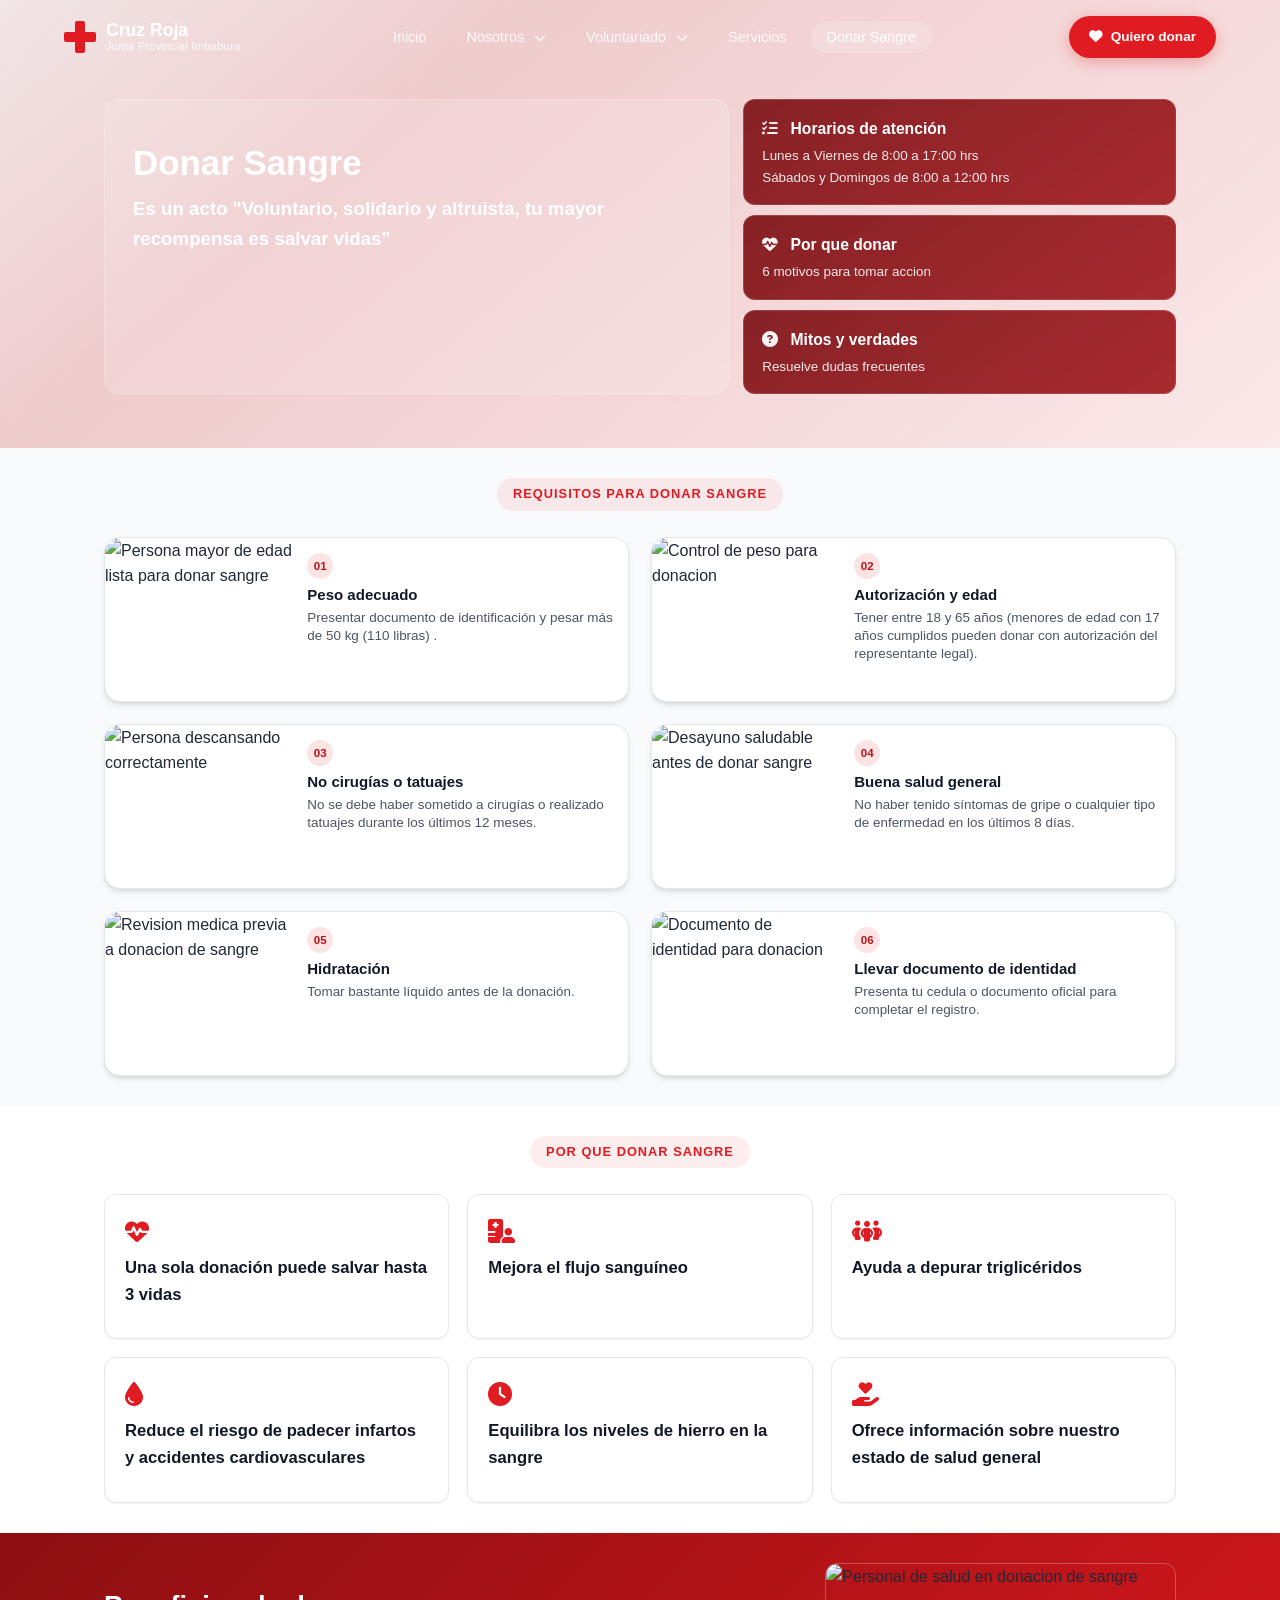
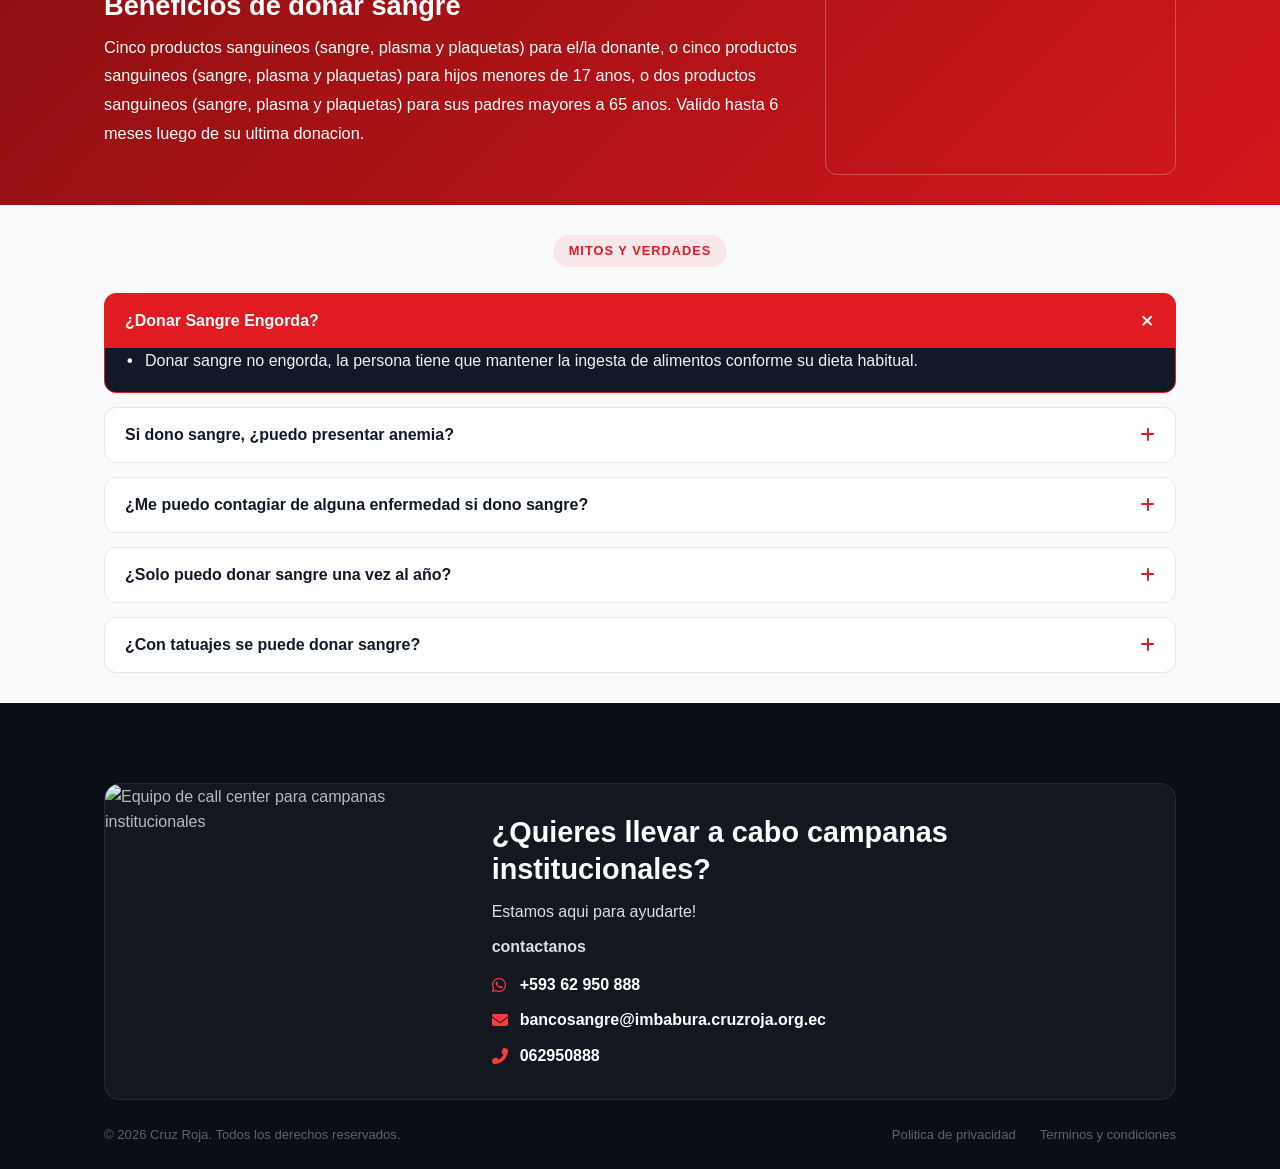
==== donar-sangre.html @ efe1082a "Add files via upload" ====
﻿<!DOCTYPE html>
<html lang="es">

<head>
    <meta charset="UTF-8">
    <meta name="viewport" content="width=device-width, initial-scale=1.0">
    <meta name="description" content="Informacion sobre donacion de sangre: requisitos, motivos, beneficios y preguntas frecuentes.">
    <title>Donar Sangre | Cruz Roja Imbabura</title>
    <link rel="stylesheet" href="styles.css">
    <link rel="stylesheet" href="https://cdnjs.cloudflare.com/ajax/libs/font-awesome/6.5.1/css/all.min.css">
</head>

<body>
    <nav id="bloodNavbar" class="navbar blood-navbar">
        <div class="nav-container">
            <a href="index.html" class="nav-logo">
                <div class="logo-cross">
                    <div class="logo-cross-v"></div>
                    <div class="logo-cross-h"></div>
                </div>
                <span class="nav-logo-text">
                    <span class="nav-logo-title">Cruz Roja</span>
                    <span class="nav-logo-subtitle">Junta Provincial Imbabura</span>
                </span>
            </a>
            <ul class="nav-links" id="bloodNavLinks">
                <li><a href="index.html" class="nav-link">Inicio</a></li>
                 <li class="nav-item-has-submenu">
                    <a href="index.html#nosotros" class="nav-link">Nosotros <i class="fas fa-chevron-down nav-caret" aria-hidden="true"></i></a>
                    <ul class="submenu">
                        <li class="nav-item-has-submenu">
                            <a href="conocenos.html" class="nav-link submenu-link">Conócenos <i class="fas fa-chevron-right nav-caret" aria-hidden="true"></i></a>
                            <ul class="submenu submenu-nested">
                                <li><a href="conocenos.html#historia-mision-vision" class="nav-link submenu-link">Historia, Misión y Visión</a></li>
                                <li><a href="conocenos.html#principios-fundamentales" class="nav-link submenu-link">Principios Fundamentales</a></li>
                                <li><a href="conocenos.html#repositorio-digital" class="nav-link submenu-link">Repositorio Digital</a></li>
                            </ul>
                        </li>
                        <li class="nav-item-has-submenu">
                            <a href="#" class="nav-link submenu-link">Autoridades <i class="fas fa-chevron-right nav-caret" aria-hidden="true"></i></a>
                            <ul class="submenu submenu-nested">
                                <li><a href="elecciones-cantonales.html" class="nav-link submenu-link">Elecciones Cantonales</a></li>
                            </ul>
                        </li>
                    </ul>
                </li>
                <li class="nav-item-has-submenu">
                    <a href="voluntariado.html" class="nav-link">Voluntariado <i class="fas fa-chevron-down nav-caret" aria-hidden="true"></i></a>
                    <ul class="submenu">
                        <li class="nav-item-has-submenu">
                            <a href="programas-operativos.html" class="nav-link submenu-link">Programas Misionales <i class="fas fa-chevron-right nav-caret" aria-hidden="true"></i></a>
                            <ul class="submenu submenu-nested">
                                <li><a href="programas-operativos.html#gestion-riesgo" class="nav-link submenu-link">Gestión del Riesgo de Desastres</a></li>
                                <li><a href="programas-operativos.html#salud-comunitaria" class="nav-link submenu-link">Salud Comunitaria</a></li>
                                <li><a href="programas-operativos.html#principios-valores" class="nav-link submenu-link">Principios Fundamentales y Valores Humanitarios</a></li>
                                <li><a href="programas-operativos.html#juventud" class="nav-link submenu-link">Juventud</a></li>
                            </ul>
                        </li>
                    </ul>
                </li>
                <li><a href="servicios-salud.html" class="nav-link">Servicios</a></li>
                
                <li><a href="donar-sangre.html" class="nav-link active">Donar Sangre</a></li>
                   
            </ul>
            <div class="nav-actions">
                <a href="#requisitos" class="btn btn-donate">
                    <i class="fas fa-heart"></i> Quiero donar
                </a>
                <button class="nav-toggle" id="bloodNavToggle" aria-label="Abrir menu">
                    <span></span>
                    <span></span>
                    <span></span>
                </button>
            </div>
        </div>
    </nav>

    <section class="health-hero blood-hero">
        <div class="container">
            <div class="health-cdc-banner blood-cdc-banner">
                <article class="health-cdc-main blood-cdc-main">
                    <h1>Donar Sangre </h1>
                    <h3>Es un acto "Voluntario, solidario y altruista, tu mayor recompensa es salvar vidas"</h3>
                </article>
                <aside class="health-cdc-side ">
                    <a href="#" class="health-cdc-mini">
                        <h3><i class="fas fa-list-check"></i> Horarios de atención</h3>
                        <p>Lunes a Viernes de 8:00 a 17:00 hrs</p>
                        <p>Sábados y Domingos de 8:00 a 12:00 hrs</p>
                    </a>
                    <a href="#porque-donar" class="health-cdc-mini">
                        <h3><i class="fas fa-heart-pulse"></i> Por que donar</h3>
                        <p>6 motivos para tomar accion</p>
                    </a>
                    <a href="#mitos-verdades" class="health-cdc-mini">
                        <h3><i class="fas fa-circle-question"></i> Mitos y verdades</h3>
                        <p>Resuelve dudas frecuentes</p>
                    </a>
                </aside>
            </div>
        </div>
    </section>

    <section id="requisitos" class="section blood-section">
        <div class="container">
            <div class="section-header">
                <span class="section-tag">Requisitos para donar sangre</span>
            </div>
            <div class="blood-grid blood-requirements-grid">
                <article class="blood-card blood-requirement-card">
                    <img src="https://images.unsplash.com/photo-1584515933487-779824d29309?auto=format&fit=crop&w=1200&q=80" alt="Persona mayor de edad lista para donar sangre">
                    <div class="blood-card-content">
                        <span class="blood-card-step">01</span>
                        <h3>Peso adecuado</h3>
                        <p>Presentar documento de identificación y pesar más de 50 kg (110 libras) .</p>
                    </div>
                </article>
                <article class="blood-card blood-requirement-card">
                    <img src="https://images.unsplash.com/photo-1530026186672-2cd00ffc50fe?auto=format&fit=crop&w=1200&q=80" alt="Control de peso para donacion">
                    <div class="blood-card-content">
                        <span class="blood-card-step">02</span>
                        <h3>Autorización y edad</h3>
                        <p>Tener entre 18 y 65 años (menores de edad con 17 años cumplidos pueden donar con autorización del representante legal).</p>
                    </div>
                </article>
                <article class="blood-card blood-requirement-card">
                    <img src="https://images.unsplash.com/photo-1576091160550-2173dba999ef?auto=format&fit=crop&w=1200&q=80" alt="Persona descansando correctamente">
                    <div class="blood-card-content">
                        <span class="blood-card-step">03</span>
                        <h3>No cirugías o tatuajes</h3>
                        <p>No se debe haber sometido a cirugías o realizado tatuajes durante los últimos 12 meses.</p>
                    </div>
                </article>
                <article class="blood-card blood-requirement-card">
                    <img src="https://images.unsplash.com/photo-1551884170-09fb70a3a2ed?auto=format&fit=crop&w=1200&q=80" alt="Desayuno saludable antes de donar sangre">
                    <div class="blood-card-content">
                        <span class="blood-card-step">04</span>
                        <h3>Buena salud general</h3>
                        <p>No haber tenido síntomas de gripe o cualquier tipo de enfermedad en los últimos 8 días.</p>
                    </div>
                </article>
                <article class="blood-card blood-requirement-card">
                    <img src="https://images.unsplash.com/photo-1666214280557-f1b5022eb634?auto=format&fit=crop&w=1200&q=80" alt="Revision medica previa a donacion de sangre">
                    <div class="blood-card-content">
                        <span class="blood-card-step">05</span>
                        <h3>Hidratación</h3>
                        <p>Tomar bastante líquido antes de la donación.</p>
                    </div>
                </article>
                <article class="blood-card blood-requirement-card">
                    <img src="https://images.unsplash.com/photo-1582750433449-648ed127bb54?auto=format&fit=crop&w=1200&q=80" alt="Documento de identidad para donacion">
                    <div class="blood-card-content">
                        <span class="blood-card-step">06</span>
                        <h3>Llevar documento de identidad</h3>
                        <p>Presenta tu cedula o documento oficial para completar el registro.</p>
                    </div>
                </article>
            </div>
        </div>
    </section>

    <section id="porque-donar" class="section blood-section blood-section-alt">
        <div class="container">
            <div class="section-header">
                <span class="section-tag">Por que donar sangre</span>
            </div>
            <div class="blood-grid blood-grid-reasons">
                <article class="blood-reason">
                    <i class="fas fa-heart-pulse" aria-hidden="true"></i>
                    <h3>Una sola donación puede salvar hasta 3 vidas</h3>
                </article>
                <article class="blood-reason">
                    <i class="fas fa-hospital-user" aria-hidden="true"></i>
                    <h3>Mejora el flujo sanguíneo</h3>
                   </article>
                <article class="blood-reason">
                    <i class="fas fa-people-group" aria-hidden="true"></i>
                    <h3>Ayuda a depurar triglicéridos</h3>
                       </article>
                <article class="blood-reason">
                    <i class="fas fa-droplet" aria-hidden="true"></i>
                    <h3>Reduce el riesgo de padecer infartos y accidentes cardiovasculares</h3>
                    
                </article>
                <article class="blood-reason">
                    <i class="fas fa-clock" aria-hidden="true"></i>
                    <h3>Equilibra los niveles de hierro en la sangre</h3>
                </article>
                <article class="blood-reason">
                    <i class="fas fa-hand-holding-heart" aria-hidden="true"></i>
                    <h3>Ofrece información sobre nuestro estado de salud general</h3>
                       </article>
            </div>
        </div>
    </section>

    <section id="beneficios" class="blood-benefits">
        <div class="container">
            <div class="blood-benefits-layout">
                <div class="blood-benefits-text">
                    <h3>Beneficios de donar sangre</h3>
                    <p>Cinco productos sanguineos (sangre, plasma y plaquetas) para el/la donante, o cinco productos sanguineos (sangre, plasma y plaquetas) para hijos menores de 17 anos, o dos productos sanguineos (sangre, plasma y plaquetas) para sus padres mayores a 65 anos. Valido hasta 6 meses luego de su ultima donacion.</p>
                </div>
                <div class="blood-benefits-image">
                    <img src="https://images.unsplash.com/photo-1615461066841-6116e61058f4?auto=format&fit=crop&w=1200&q=80" alt="Personal de salud en donacion de sangre">
                </div>
            </div>
        </div>
    </section>

    <section id="mitos-verdades" class="section blood-section">
        <div class="container">
            <div class="section-header">
                <span class="section-tag">Mitos y verdades</span>
            </div>
            <div class="blood-faq">
                <article class="blood-faq-item open">
                    <button class="blood-faq-question" type="button" aria-expanded="true">
                        <span>¿Donar Sangre Engorda?</span>
                        <i class="fas fa-plus"></i>
                    </button>
                    <div class="blood-faq-answer">
                        <p>Donar sangre no engorda, la persona tiene que mantener la ingesta de alimentos conforme su dieta habitual. </p>
                    </div>
                </article>
                <article class="blood-faq-item">
                    <button class="blood-faq-question" type="button" aria-expanded="false">
                        <span>Si dono sangre, ¿puedo presentar anemia?</span>
                        <i class="fas fa-plus"></i>
                    </button>
                    <div class="blood-faq-answer">
                        <p>No, la anemia no se presenta por donar sangre debido a que el organismo se encarga de producir las células y remplazar las células donadas.</p>
                    </div>
                </article>
                <article class="blood-faq-item">
                    <button class="blood-faq-question" type="button" aria-expanded="false">
                        <span>¿Me puedo contagiar de alguna enfermedad si dono sangre?</span>
                        <i class="fas fa-plus"></i>
                    </button>
                    <div class="blood-faq-answer">
                        <p>No, el material que se utiliza es nuevo, estéril y se descarta después del uso.</p>
                    </div>
                </article>
                <article class="blood-faq-item">
                    <button class="blood-faq-question" type="button" aria-expanded="false">
                        <span>¿Solo puedo donar sangre una vez al año?</span>
                        <i class="fas fa-plus"></i>
                    </button>
                    <div class="blood-faq-answer">
                        <p>Se puede donar más de una vez al año. Las mujeres pueden donar cada cuatro meses y los hombres cada tres meses.</p>
                    </div>
                </article>
                <article class="blood-faq-item">
                    <button class="blood-faq-question" type="button" aria-expanded="false">
                        <span>¿Con tatuajes se puede donar sangre?</span>
                        <i class="fas fa-plus"></i>
                    </button>
                    <div class="blood-faq-answer">
                        <p>Se puede donar sangre después que hayan pasado 6 meses desde la aplicación del tatuaje. Lo mismo ocurre con los piercing.</p>
                    </div>
                </article>
            </div>
        </div>
    </section>

    <footer id="footer-campanas" class="footer">
        <div class="container">
            <div class="blood-footer-cta">
                <figure class="blood-footer-callcenter">
                    <img src="https://images.unsplash.com/photo-1590650153855-d9e808231d41?auto=format&fit=crop&w=1200&q=80" alt="Equipo de call center para campanas institucionales">
                </figure>
                <div class="blood-footer-content">
                    <h3>¿Quieres llevar a cabo campanas institucionales?</h3>
                    <p>Estamos aqui para ayudarte!</p>
                    <p><strong>contactanos</strong></p>
                    <ul class="blood-footer-contact-list">
                        <li>
                            <i class="fab fa-whatsapp" aria-hidden="true"></i>
                            <a href="https://wa.me/59362950888" target="_blank" rel="noopener noreferrer">+593 62 950 888</a>
                        </li>
                        <li>
                            <i class="fas fa-envelope" aria-hidden="true"></i>
                            <a href="mailto:bancosangre@imbabura.cruzroja.org.ec">bancosangre@imbabura.cruzroja.org.ec</a>
                        </li>
                        <li>
                            <i class="fas fa-phone-alt" aria-hidden="true"></i>
                            <a href="tel:+59362950888">062950888</a>
                        </li>
                    </ul>
                </div>
            </div>
            <div class="footer-bottom">
                <p>&copy; 2026 Cruz Roja. Todos los derechos reservados.</p>
                <div class="footer-bottom-links">
                    <a href="#">Politica de privacidad</a>
                    <a href="#">Terminos y condiciones</a>
                </div>
            </div>
        </div>
    </footer>

    <script>
        (function () {
            const navbar = document.getElementById('bloodNavbar');
            if (!navbar) return;

            const updateNavbarState = () => {
                if (window.scrollY > 80) {
                    navbar.classList.add('scrolled');
                } else {
                    navbar.classList.remove('scrolled');
                }
            };

            window.addEventListener('scroll', updateNavbarState, { passive: true });
            updateNavbarState();
        })();

        (function () {
            const navToggle = document.getElementById('bloodNavToggle');
            const navLinks = document.getElementById('bloodNavLinks');
            if (!navToggle || !navLinks) return;

            navToggle.addEventListener('click', () => {
                navToggle.classList.toggle('active');
                navLinks.classList.toggle('open');
                document.body.style.overflow = navLinks.classList.contains('open') ? 'hidden' : '';
            });

            navLinks.querySelectorAll('a').forEach((link) => {
                link.addEventListener('click', () => {
                    navToggle.classList.remove('active');
                    navLinks.classList.remove('open');
                    document.body.style.overflow = '';
                });
            });
        })();

        (function () {
            const items = document.querySelectorAll('.blood-faq-item');
            const setAnswerHeight = (item, shouldOpen) => {
                const answer = item.querySelector('.blood-faq-answer');
                if (!answer) return;
                answer.style.maxHeight = shouldOpen ? `${answer.scrollHeight}px` : '0px';
            };

            items.forEach((item) => {
                const button = item.querySelector('.blood-faq-question');
                if (!button) return;

                setAnswerHeight(item, item.classList.contains('open'));

                button.addEventListener('click', () => {
                    const isOpen = item.classList.contains('open');
                    items.forEach((faq) => {
                        faq.classList.remove('open');
                        const faqButton = faq.querySelector('.blood-faq-question');
                        if (faqButton) faqButton.setAttribute('aria-expanded', 'false');
                        setAnswerHeight(faq, false);
                    });

                    if (!isOpen) {
                        item.classList.add('open');
                        button.setAttribute('aria-expanded', 'true');
                        setAnswerHeight(item, true);
                    }
                });
            });

            window.addEventListener('resize', () => {
                items.forEach((item) => {
                    setAnswerHeight(item, item.classList.contains('open'));
                });
            });
        })();
    </script>
</body>

</html>
---- styles.css ----
﻿/* ===== VARIABLES & RESET ===== */
:root {
    --red-primary: #E11B22;
    --red-dark: #B71518;
    --red-darker: #8C0F11;
    --red-light: #FF3B42;
    --red-glow: rgba(225, 27, 34, 0.3);

    --white: #FFFFFF;
    --gray-50: #F9FAFB;
    --gray-100: #F3F4F6;
    --gray-200: #E5E7EB;
    --gray-300: #D1D5DB;
    --gray-400: #9CA3AF;
    --gray-500: #6B7280;
    --gray-600: #4B5563;
    --gray-700: #374151;
    --gray-800: #1F2937;
    --gray-900: #111827;
    --gray-950: #0A0E17;

    --font-primary: 'Inter', -apple-system, BlinkMacSystemFont, sans-serif;
    --font-display: 'Playfair Display', Georgia, serif;

    --shadow-sm: 0 1px 2px rgba(0, 0, 0, 0.05);
    --shadow-md: 0 4px 6px -1px rgba(0, 0, 0, 0.1), 0 2px 4px -2px rgba(0, 0, 0, 0.1);
    --shadow-lg: 0 10px 15px -3px rgba(0, 0, 0, 0.1), 0 4px 6px -4px rgba(0, 0, 0, 0.1);
    --shadow-xl: 0 20px 25px -5px rgba(0, 0, 0, 0.1), 0 8px 10px -6px rgba(0, 0, 0, 0.1);
    --shadow-2xl: 0 25px 50px -12px rgba(0, 0, 0, 0.25);
    --shadow-red: 0 10px 40px -10px rgba(225, 27, 34, 0.4);

    --radius-sm: 8px;
    --radius-md: 12px;
    --radius-lg: 16px;
    --radius-xl: 24px;
    --radius-full: 9999px;

    --transition-fast: 0.15s ease;
    --transition-base: 0.3s ease;
    --transition-slow: 0.5s ease;
    --transition-spring: 0.4s cubic-bezier(0.34, 1.56, 0.64, 1);
}

*,
*::before,
*::after {
    margin: 0;
    padding: 0;
    box-sizing: border-box;
}

html {
    scroll-behavior: smooth;
    font-size: 16px;
}

body {
    font-family: var(--font-primary);
    color: var(--gray-800);
    background-color: var(--white);
    line-height: 1.6;
    overflow-x: hidden;
    -webkit-font-smoothing: antialiased;
    -moz-osx-font-smoothing: grayscale;
}

a {
    text-decoration: none;
    color: inherit;
    transition: color var(--transition-fast);
}

ul {
    list-style: none;
}

img {
    max-width: 100%;
    height: auto;
    display: block;
}

button {
    cursor: pointer;
    border: none;
    outline: none;
    font-family: inherit;
}

input,
textarea,
select {
    font-family: inherit;
    outline: none;
}

/* ===== LOADER ===== */
.loader {
    position: fixed;
    top: 0;
    left: 0;
    width: 100%;
    height: 100%;
    background: var(--gray-950);
    display: flex;
    align-items: center;
    justify-content: center;
    z-index: 10000;
    transition: opacity 0.6s ease, visibility 0.6s ease;
}

.loader.hidden {
    opacity: 0;
    visibility: hidden;
}

.loader-content {
    text-align: center;
}

.loader-cross {
    position: relative;
    width: 60px;
    height: 60px;
    margin: 0 auto 20px;
    animation: pulse-cross 1.2s ease-in-out infinite;
}

.cross-vertical,
.cross-horizontal {
    position: absolute;
    background: var(--red-primary);
    border-radius: 4px;
}

.cross-vertical {
    width: 16px;
    height: 60px;
    left: 50%;
    transform: translateX(-50%);
}

.cross-horizontal {
    width: 60px;
    height: 16px;
    top: 50%;
    transform: translateY(-50%);
}

.loader-text {
    font-size: 1.25rem;
    font-weight: 600;
    color: var(--white);
    letter-spacing: 4px;
    text-transform: uppercase;
    opacity: 0.8;
}

@keyframes pulse-cross {

    0%,
    100% {
        transform: scale(1);
        opacity: 1;
    }

    50% {
        transform: scale(1.15);
        opacity: 0.7;
    }
}

/* ===== LAYOUT ===== */
.container {
    max-width: 1200px;
    margin: 0 auto;
    padding: 0 64px;
}

.section {
    padding: 30px 0;
}

/* ===== NAVBAR ===== */
.navbar {
    position: fixed;
    top: 0;
    left: 0;
    width: 100%;
    z-index: 1000;
    padding: 16px 0;
    transition: all var(--transition-base);
}

.navbar.scrolled {
    background: rgba(255, 255, 255, 0.95);
    backdrop-filter: blur(20px);
    -webkit-backdrop-filter: blur(20px);
    padding: 10px 0;
    box-shadow: 0 1px 20px rgba(0, 0, 0, 0.08);
}

.nav-container {
    max-width: 1200px;
    margin: 0 auto;
    padding: 0 24px;
    display: flex;
    align-items: center;
    justify-content: space-between;
}

.nav-logo {
    display: flex;
    align-items: center;
    gap: 10px;
    color: var(--white);
    transition: color var(--transition-base);
}

.navbar.scrolled .nav-logo {
    color: var(--gray-900);
}

.nav-logo-text {
    display: flex;
    flex-direction: column;
    line-height: 1.1;
}

.nav-logo-title {
    font-size: 1.1rem;
    font-weight: 800;
}

.nav-logo-subtitle {
    font-size: 0.7rem;
    font-weight: 500;
    letter-spacing: 0.2px;
    opacity: 0.9;
}

.logo-cross {
    position: relative;
    width: 32px;
    height: 32px;
    flex-shrink: 0;
}

.logo-cross-v,
.logo-cross-h {
    position: absolute;
    background: var(--red-primary);
    border-radius: 2px;
}

.logo-cross-v {
    width: 10px;
    height: 32px;
    left: 50%;
    transform: translateX(-50%);
}

.logo-cross-h {
    width: 32px;
    height: 10px;
    top: 50%;
    transform: translateY(-50%);
}

.nav-links {
    display: flex;
    gap: 8px;
}

.nav-link {
    padding: 8px 16px;
    font-size: 0.9rem;
    font-weight: 500;
    color: rgba(255, 255, 255, 0.85);
    border-radius: var(--radius-full);
    transition: all var(--transition-fast);
}

.nav-link:hover,
.nav-link.active {
    color: var(--white);
    background: rgba(255, 255, 255, 0.15);
}

.navbar.scrolled .nav-link {
    color: var(--gray-600);
}

.navbar.scrolled .nav-link:hover,
.navbar.scrolled .nav-link.active {
    color: var(--red-primary);
    background: rgba(225, 27, 34, 0.08);
}

.nav-links > li {
    position: relative;
}

.nav-caret {
    font-size: 0.72rem;
    margin-left: 6px;
}

.submenu {
    position: absolute;
    top: calc(100% + 6px);
    left: 0;
    min-width: 320px;
    background: rgba(13, 18, 31, 0.98);
    border: 1px solid rgba(255, 255, 255, 0.14);
    border-radius: 12px;
    padding: 8px;
    display: flex;
    flex-direction: column;
    gap: 4px;
    box-shadow: 0 14px 28px rgba(10, 14, 23, 0.25);
    opacity: 0;
    visibility: hidden;
    transform: translateY(6px);
    transition: opacity var(--transition-fast), transform var(--transition-fast), visibility var(--transition-fast);
    z-index: 1005;
}

.submenu .submenu {
    top: 0;
    left: calc(100% + 8px);
}

.submenu .nav-item-has-submenu {
    position: relative;
}

.nav-item-has-submenu:hover > .submenu,
.nav-item-has-submenu:focus-within > .submenu {
    opacity: 1;
    visibility: visible;
    transform: translateY(0);
}

.submenu .nav-link {
    width: 100%;
    display: flex;
    align-items: center;
    justify-content: space-between;
    border-radius: 8px;
    padding: 10px 12px;
    color: rgba(255, 255, 255, 0.92);
}

.navbar.scrolled .submenu {
    background: #ffffff;
    border-color: rgba(17, 24, 39, 0.12);
    box-shadow: 0 14px 30px rgba(17, 24, 39, 0.12);
}

.navbar.scrolled .submenu .nav-link {
    color: #1f2937;
}

.navbar.scrolled .submenu .nav-link:hover,
.navbar.scrolled .submenu .nav-link.active {
    color: var(--red-primary);
    background: rgba(225, 27, 34, 0.08);
}

.nav-actions {
    display: flex;
    align-items: center;
    gap: 12px;
}

.nav-toggle {
    display: none;
    flex-direction: column;
    gap: 5px;
    background: none;
    padding: 4px;
}

.nav-toggle span {
    display: block;
    width: 24px;
    height: 2px;
    background: var(--white);
    border-radius: 2px;
    transition: all var(--transition-base);
}

.navbar.scrolled .nav-toggle span {
    background: var(--gray-800);
}

.nav-toggle.active span:nth-child(1) {
    transform: rotate(45deg) translate(5px, 5px);
}

.nav-toggle.active span:nth-child(2) {
    opacity: 0;
}

.nav-toggle.active span:nth-child(3) {
    transform: rotate(-45deg) translate(5px, -5px);
}

/* ===== BUTTONS ===== */
.btn {
    display: inline-flex;
    align-items: center;
    gap: 8px;
    padding: 12px 24px;
    font-size: 0.9rem;
    font-weight: 600;
    border-radius: var(--radius-full);
    transition: all var(--transition-base);
    cursor: pointer;
    border: none;
    text-align: center;
    justify-content: center;
}

.btn-primary {
    background: var(--red-primary);
    color: var(--white);
    box-shadow: var(--shadow-red);
}

.btn-primary:hover {
    background: var(--red-dark);
    transform: translateY(-2px);
    box-shadow: 0 14px 44px -10px rgba(225, 27, 34, 0.5);
}

.btn-outline {
    background: transparent;
    color: var(--white);
    border: 2px solid rgba(255, 255, 255, 0.4);
}

.btn-outline:hover {
    background: rgba(255, 255, 255, 0.1);
    border-color: rgba(255, 255, 255, 0.7);
    transform: translateY(-2px);
}

.btn-donate {
    background: var(--red-primary);
    color: var(--white);
    padding: 10px 20px;
    font-size: 0.85rem;
    box-shadow: 0 4px 15px rgba(225, 27, 34, 0.3);
}

.btn-donate:hover {
    background: var(--red-dark);
    transform: translateY(-2px);
    box-shadow: 0 8px 25px rgba(225, 27, 34, 0.4);
}

.btn-lg {
    padding: 16px 24px;
    font-size: 1rem;
}

.btn-block {
    width: 100%;
}

.btn-donate-lg {
    display: inline-flex;
    align-items: center;
    gap: 10px;
    padding: 18px 40px;
    font-size: 1.1rem;
    font-weight: 700;
    background: var(--white);
    color: var(--red-primary);
    border-radius: var(--radius-full);
    border: none;
    cursor: pointer;
    transition: all var(--transition-base);
    box-shadow: 0 8px 30px rgba(0, 0, 0, 0.2);
}

.btn-donate-lg:hover {
    transform: translateY(-3px) scale(1.02);
    box-shadow: 0 12px 40px rgba(0, 0, 0, 0.3);
}

/* ===== HERO ===== */
.hero {
    position: relative;
    min-height: 100vh;
    display: flex;
    align-items: center;
    justify-content: center;
    overflow: hidden;
    padding-top: 20px;
}

.hero-bg {
    position: absolute;
    inset: 0;
    background: linear-gradient(135deg, var(--gray-950) 0%, #1a0507 40%, var(--red-darker) 100%);
}

.hero-gradient {
    position: absolute;
    inset: 0;
    background:
        radial-gradient(ellipse 80% 50% at 50% 50%, rgba(225, 27, 34, 0.15) 0%, transparent 70%),
        radial-gradient(ellipse 40% 40% at 80% 20%, rgba(225, 27, 34, 0.1) 0%, transparent 60%);
}

.hero-particles {
    position: absolute;
    inset: 0;
    overflow: hidden;
}

.hero-particle {
    position: absolute;
    border-radius: 50%;
    background: rgba(225, 27, 34, 0.3);
    animation: float-particle linear infinite;
}

@keyframes float-particle {
    0% {
        transform: translateY(100vh) scale(0);
        opacity: 0;
    }

    10% {
        opacity: 1;
    }

    90% {
        opacity: 1;
    }

    100% {
        transform: translateY(-100px) scale(1);
        opacity: 0;
    }
}

.hero-content {
    position: relative;
    z-index: 2;
    text-align: center;
    padding: 0 24px;
    max-width: 800px;
}

.hero-badge {
    display: inline-flex;
    align-items: center;
    gap: 8px;
    padding: 8px 20px;
    background: rgba(225, 27, 34, 0.15);
    border: 1px solid rgba(225, 27, 34, 0.3);
    border-radius: var(--radius-full);
    color: rgba(255, 255, 255, 0.9);
    font-size: 0.85rem;
    font-weight: 500;
    margin-bottom: 28px;
    animation: fade-in-up 0.8s ease both;
}

.hero-badge i {
    color: var(--red-light);
    font-size: 0.9rem;
}

.hero-title {
    font-family: var(--font-display);
    font-size: clamp(2.8rem, 6vw, 4rem);
    font-weight: 800;
    color: var(--white);
    line-height: 1.1;
    margin-bottom: 10px;
    animation: fade-in-up 0.8s ease 0.15s both;
}

.highlight {
    color: var(--red-light);
}

.hero-subtitle {
    font-size: clamp(1rem, 1.5vw, 1rem);
    color: rgba(255, 255, 255, 0.7);
    line-height: 1.7;
    max-width: 600px;
    margin: 0 auto 36px;
    animation: fade-in-up 0.8s ease 0.3s both;
}

.hero-buttons {
    display: flex;
    gap: 16px;
    justify-content: center;
    flex-wrap: wrap;
    margin-bottom: 40px;
    animation: fade-in-up 0.8s ease 0.45s both;
}

.hero-stats {
    display: flex;
    justify-content: center;
    gap: 48px;
    animation: fade-in-up 0.8s ease 0.6s both;
    flex-wrap: wrap;
}

.stat-item {
    flex: 1 1 200px;
    min-width: 150px;
    text-align: center;
}

.stat-number {
    display: inline;
    font-size: 2.5rem;
    font-weight: 800;
    color: var(--white);
    line-height: 1;
}

.stat-suffix {
    font-size: 1.5rem;
    font-weight: 700;
    color: var(--red-light);
}

.stat-label {
    display: block;
    font-size: 0.85rem;
    color: rgba(255, 255, 255, 0.5);
    margin-top: 4px;
    font-weight: 500;
}

@keyframes fade-in-up {
    from {
        opacity: 0;
        transform: translateY(30px);
    }

    to {
        opacity: 1;
        transform: translateY(0);
    }
}

/* Scroll Indicator */
.scroll-indicator {
    position: absolute;
    bottom: 5px;
    left: 50%;
    transform: translateX(-50%);
    display: flex;
    flex-direction: column;
    align-items: center;
    gap: 8px;
    color: rgba(255, 255, 255, 0.4);
    font-size: 0.75rem;
    font-weight: 500;
    animation: float-bounce 2s ease-in-out infinite;
}

.mouse {
    width: 24px;
    height: 38px;
    border: 2px solid rgba(255, 255, 255, 0.3);
    border-radius: 12px;
    display: flex;
    justify-content: center;
    padding-top: 6px;
}

.wheel {
    width: 3px;
    height: 8px;
    background: rgba(255, 255, 255, 0.5);
    border-radius: 2px;
    animation: scroll-wheel 1.5s ease-in-out infinite;
}

@keyframes scroll-wheel {
    0% {
        opacity: 1;
        transform: translateY(0);
    }

    100% {
        opacity: 0;
        transform: translateY(10px);
    }
}

@keyframes float-bounce {

    0%,
    100% {
        transform: translateX(-50%) translateY(0);
    }

    50% {
        transform: translateX(-50%) translateY(-10px);
    }
}

/* ===== SECTION HEADERS ===== */
.section-header {
    text-align: center;
    margin-bottom: 10px;
}

.section-tag {
    display: inline-block;
    padding: 6px 16px;
    background: rgba(225, 27, 34, 0.08);
    color: var(--red-primary);
    font-size: 0.8rem;
    font-weight: 600;
    border-radius: var(--radius-full);
    letter-spacing: 1px;
    text-transform: uppercase;
    margin-bottom: 16px;
}

.section-title {
    font-family: var(--font-display);
    font-size: clamp(1rem, 2vw, 1.8rem);
    font-weight: 800;
    color: var(--gray-900);
    margin-bottom: 16px;
}

.section-subtitle {
    font-size: 1.05rem;
    color: var(--gray-500);
    max-width: 550px;
    margin: 0 auto;
    line-height: 1.7;
}

/* ===== ABOUT SECTION ===== */
.about {
    background: var(--gray-50);
}

.about-grid {
    display: grid;
    grid-template-columns: repeat(3, 1fr);
    gap: 24px;
}

.about-card {
    background: var(--white);
    padding: 36px 28px;
    border-radius: var(--radius-lg);
    border: 1px solid var(--gray-200);
    transition: all var(--transition-base);
    position: relative;
    overflow: hidden;
}

.about-card::before {
    content: '';
    position: absolute;
    top: 0;
    left: 0;
    right: 0;
    height: 3px;
    background: linear-gradient(90deg, var(--red-primary), var(--red-light));
    opacity: 0;
    transition: opacity var(--transition-base);
}

.about-card:hover {
    transform: translateY(-6px);
    box-shadow: var(--shadow-xl);
    border-color: transparent;
}

.about-card:hover::before {
    opacity: 1;
}

.about-card-icon {
    width: 56px;
    height: 56px;
    display: flex;
    align-items: center;
    justify-content: center;
    background: linear-gradient(135deg, rgba(225, 27, 34, 0.08), rgba(225, 27, 34, 0.15));
    border-radius: var(--radius-md);
    margin-bottom: 20px;
    font-size: 1.4rem;
    color: var(--red-primary);
    transition: all var(--transition-base);
}

.about-card:hover .about-card-icon {
    background: var(--red-primary);
    color: var(--white);
    transform: scale(1.1);
}

.about-card h3 {
    font-size: 1.15rem;
    font-weight: 700;
    color: var(--gray-900);
    margin-bottom: 10px;
}

.about-card p {
    font-size: 0.9rem;
    color: var(--gray-500);
    line-height: 1.6;
}

/* ===== SERVICES ===== */
.services-grid {
    display: grid;
    grid-template-columns: repeat(3, 1fr);
    gap: 24px;
}

.service-card {
    position: relative;
    min-height: 360px;
    border-radius: var(--radius-lg);
    border: 1px solid var(--gray-200);
    overflow: hidden;
    background: var(--white);
    transition: all var(--transition-base);
}

.service-card:hover,
.service-card:focus-within {
    transform: translateY(-4px);
    box-shadow: var(--shadow-lg);
    border-color: rgba(225, 27, 34, 0.2);
}

.service-front,
.service-back {
    position: absolute;
    inset: 0;
    transition: opacity var(--transition-base), transform var(--transition-base);
}

.service-front {
    opacity: 1;
    transform: translateY(0);
}

.service-back {
    opacity: 0;
    transform: translateY(12px);
    padding: 32px 28px;
    display: flex;
    gap: 20px;
    background: var(--white);
}

.service-card:hover .service-front,
.service-card:focus-within .service-front {
    opacity: 0;
    transform: translateY(-12px);
}

.service-card:hover .service-back,
.service-card:focus-within .service-back {
    opacity: 1;
    transform: translateY(0);
}

.service-image {
    width: 100%;
    height: 100%;
    object-fit: cover;
}

.service-front::after {
    content: '';
    position: absolute;
    inset: 0;
    background: linear-gradient(to top, rgba(10, 14, 23, 0.78), rgba(10, 14, 23, 0.18) 55%, rgba(10, 14, 23, 0));
}

.service-front-title {
    position: absolute;
    left: 22px;
    right: 22px;
    bottom: 20px;
    z-index: 1;
    color: var(--white);
    font-size: 1.2rem;
    font-weight: 700;
    line-height: 1.2;
    text-shadow: 0 3px 14px rgba(0, 0, 0, 0.35);
}

.service-card.featured {
    border-color: transparent;
}

.service-card.featured .service-back {
    background: linear-gradient(135deg, var(--red-primary), var(--red-dark));
}

.service-card.featured .service-icon {
    background: rgba(255, 255, 255, 0.2);
    color: var(--white);
}

.service-card.featured h3,
.service-card.featured p {
    color: var(--white);
}

.service-card.featured p {
    opacity: 0.85;
}

.service-card.featured .service-link {
    color: var(--white);
}

.service-icon {
    width: 52px;
    height: 52px;
    min-width: 52px;
    display: flex;
    align-items: center;
    justify-content: center;
    background: rgba(225, 27, 34, 0.08);
    border-radius: var(--radius-md);
    font-size: 1.3rem;
    color: var(--red-primary);
    transition: all var(--transition-base);
}

.service-card:hover .service-icon {
    transform: scale(1.1);
}

.service-content h3 {
    font-size: 1.05rem;
    font-weight: 700;
    color: var(--gray-900);
    margin-bottom: 8px;
}

.service-content p {
    font-size: 0.88rem;
    color: var(--gray-500);
    line-height: 1.6;
    margin-bottom: 12px;
}

.service-link {
    display: inline-flex;
    align-items: center;
    gap: 6px;
    font-size: 0.85rem;
    font-weight: 600;
    color: var(--red-primary);
    transition: gap var(--transition-fast);
}

.service-link:hover {
    gap: 10px;
}

/* ===== DONATION BANNER ===== */
.donation-banner {
    background: linear-gradient(135deg, var(--red-primary) 0%, var(--red-darker) 100%);
    padding: 80px 0;
    position: relative;
    overflow: hidden;
}

.donation-banner::before {
    content: '';
    position: absolute;
    inset: 0;
    background: url("data:image/svg+xml,%3Csvg width='60' height='60' viewBox='0 0 60 60' xmlns='http://www.w3.org/2000/svg'%3E%3Cg fill='none' fill-rule='evenodd'%3E%3Cg fill='%23FFFFFF' fill-opacity='0.05'%3E%3Cpath d='M36 34v-4h-2v4h-4v2h4v4h2v-4h4v-2h-4zm0-30V0h-2v4h-4v2h4v4h2V6h4V4h-4zM6 34v-4H4v4H0v2h4v4h2v-4h4v-2H6zM6 4V0H4v4H0v2h4v4h2V6h4V4H6z'/%3E%3C/g%3E%3C/g%3E%3C/svg%3E");
}

.donation-content {
    position: relative;
    display: flex;
    align-items: center;
    justify-content: space-between;
    gap: 40px;
    flex-wrap: wrap;
}

.donation-text h2 {
    font-family: var(--font-display);
    font-size: clamp(1.8rem, 3vw, 2.5rem);
    font-weight: 800;
    color: var(--white);
    margin-bottom: 12px;
}

.donation-text .highlight {
    color: rgba(255, 255, 255, 0.9);
    text-decoration: underline;
    text-decoration-color: rgba(255, 255, 255, 0.3);
    text-underline-offset: 4px;
}

.donation-text p {
    font-size: 1.05rem;
    color: rgba(255, 255, 255, 0.8);
    max-width: 500px;
}

.donation-actions {
    display: flex;
    align-items: center;
    gap: 24px;
    flex-wrap: wrap;
}

.donation-amount {
    display: flex;
    flex-direction: column;
    align-items: center;
    color: rgba(255, 255, 255, 0.8);
    font-size: 0.85rem;
}

.donation-amount strong {
    font-size: 1.8rem;
    font-weight: 800;
    color: var(--white);
}

/* ===== HUMANITARIAN DIVIDER ===== */
.humanitarian-divider {
    padding: 10px 0;
    border-top: 1px solid rgba(225, 27, 34, 0.2);
    border-bottom: 1px solid rgba(225, 27, 34, 0.2);
}

.humanitarian-header {
    max-width: 860px;
    margin: 0 auto;
    padding: 30px 26px;
    border-radius: var(--radius-xl);
    background: rgba(255, 255, 255, 0.82);
    border: 1px solid rgba(225, 27, 34, 0.18);
    box-shadow: var(--shadow-md);
}

.humanitarian-header .section-tag {
    background: rgba(225, 27, 34, 0.12);
}

.humanitarian-header .section-title {
    margin-bottom: 10px;
    font-size: clamp(1.6rem, 3.1vw, 2.4rem);
    color: var(--red-darker);
}

.humanitarian-header .section-subtitle {
    font-size: 1rem;
    color: var(--gray-700);
    max-width: 700px;
}

/* ===== OPERATIONAL PROGRAMS ===== */
.operational-programs {
    background: var(--gray-50);
}

.operational-grid {
    display: flex;
    flex-wrap: nowrap;
    gap: 20px;
    overflow-x: auto;
    padding-bottom: 6px;
    scroll-snap-type: x proximity;
}

.operational-card {
    flex: 1 0 calc((100% - 60px) / 4);
    min-width: 240px;
    background: linear-gradient(140deg, var(--red-primary), #c11117);
    border: 1px solid transparent;
    border-radius: var(--radius-lg);
    padding: 26px 24px;
    transition: all var(--transition-base);
    color: var(--white);
    scroll-snap-align: start;
}

.operational-card:hover {
    transform: translateY(-4px);
    box-shadow: var(--shadow-lg);
    border-color: rgba(225, 27, 34, 0.2);
    background: var(--white);
    color: var(--gray-900);
}

.operational-card h3 {
    font-size: 1.06rem;
    font-weight: 700;
    color: inherit;
    margin-bottom: 12px;
}

.operational-link {
    display: inline-flex;
    align-items: center;
    gap: 6px;
    font-size: 0.9rem;
    font-weight: 600;
    color: rgba(255, 255, 255, 0.92);
    transition: gap var(--transition-fast);
}

.operational-card:hover .operational-link {
    color: var(--red-primary);
}

.operational-link:hover {
    gap: 10px;
}

.operational-media {
    width: 58px;
    height: 58px;
    margin-bottom: 14px;
    border-radius: 14px;
    display: inline-flex;
    align-items: center;
    justify-content: center;
    background: rgba(255, 255, 255, 0.18);
    border: 1px solid rgba(255, 255, 255, 0.28);
    font-size: 1.35rem;
    color: var(--white);
    transition: all var(--transition-base);
}

.operational-card:hover .operational-media {
    background: rgba(225, 27, 34, 0.1);
    border-color: rgba(225, 27, 34, 0.2);
    color: var(--red-primary);
}

.health-service-card {
    cursor: pointer;
}

.health-service-card:focus-visible {
    outline: 3px solid rgba(255, 255, 255, 0.6);
    outline-offset: 4px;
}

/* ===== HEALTH SERVICES PAGE ===== */
.health-hero {
    padding: 100px 0 50px;
    background:
        linear-gradient(140deg, rgba(58, 57, 57, 0.5) 0%, rgba(219, 25, 29, 0.2) 30%, rgba(54, 53, 53, 0.5) 100%),
        url("https://images.unsplash.com/photo-1586773860418-d37222d8fce3?auto=format&fit=crop&w=2200&q=80") center/cover no-repeat;
}

.health-hero .section-title {
    color: var(--white);
    margin-bottom: 14px;
}

.health-hero .section-subtitle {
    color: rgba(255, 255, 255, 0.86);
    max-width: 820px;
}

.health-navbar {
    background: transparent;
    backdrop-filter: none;
    -webkit-backdrop-filter: none;
    box-shadow: none;
    padding: 16px 0;
}

.health-navbar .nav-logo {
    color: var(--white);
}

.health-navbar .nav-link {
    color: rgba(255, 255, 255, 0.85);
}

.health-navbar .nav-link:hover,
.health-navbar .nav-link.active {
    color: var(--white);
    background: rgba(255, 255, 255, 0.15);
}

.health-navbar .nav-toggle span {
    background: var(--white);
}

.health-navbar.scrolled .nav-logo {
    color: var(--gray-900);
}

.health-navbar.scrolled .nav-link {
    color: var(--gray-600);
}

.health-navbar.scrolled .nav-link:hover,
.health-navbar.scrolled .nav-link.active {
    color: var(--red-primary);
    background: rgba(225, 27, 34, 0.08);
}

.health-navbar.scrolled .nav-toggle span {
    background: var(--gray-800);
}

.health-cdc-banner {
    display: grid;
    grid-template-columns: minmax(0, 1.3fr) minmax(0, 0.9fr);
    gap: 14px;
}

.health-cdc-main {
    background: rgba(255, 255, 255, 0.12);
    border: 1px solid rgba(255, 255, 255, 0.2);
    border-radius: var(--radius-lg);
    padding: 28px;
    color: var(--white);
}

.health-cdc-badge {
    display: inline-block;
    margin-bottom: 10px;
    padding: 5px 12px;
    border-radius: var(--radius-full);
    font-size: 0.72rem;
    font-weight: 700;
    letter-spacing: 0.7px;
    text-transform: uppercase;
    background: rgba(255, 255, 255, 0.16);
}

.health-cdc-main h1 {
    font-size: clamp(1.8rem, 3.4vw, 2.7rem);
    line-height: 1.12;
    margin-bottom: 10px;
}

.health-cdc-main p {
    font-size: 1.5rem;
    line-height: 1.6;
    color: rgba(255, 255, 255, 0.9);
    margin-bottom: 20px;
    max-width: 640px;
}

.health-cdc-side {
    display: grid;
    gap: 10px;
}

.health-cdc-mini {
    background: rgba(255, 255, 255, 0.14);
    border: 1px solid rgba(255, 255, 255, 0.9);
    border-radius: var(--radius-md);
    padding: 16px 18px;
    color: var(--white);
    transition: all var(--transition-fast);
}

.health-cdc-mini:hover {
    background: rgba(255, 255, 255, 0.2);
    transform: translateY(-2px);
}

.health-cdc-mini h3 {
    font-size: 0.98rem;
    margin-bottom: 4px;
}

.health-cdc-mini h3 i {
    margin-right: 8px;
    color: rgba(255, 255, 255, 0.95);
}

.health-cdc-mini p {
    font-size: 0.84rem;
    color: rgba(255, 255, 255, 0.9);
}

.health-services-grid {
    display: grid;
    grid-template-columns: repeat(4, minmax(0, 1fr));
    gap: 6px;
}

.health-services-carousel {
    position: relative;
    padding: 0 48px;
}

.health-services-viewport {
    overflow: hidden;
}

.health-services-track {
    display: flex;
    transition: transform 0.9s ease;
    will-change: transform;
}

.health-services-slide {
    min-width: 100%;
    display: grid;
    grid-template-columns: repeat(4, minmax(0, 1fr));
    grid-template-rows: repeat(2, minmax(0, 1fr));
    gap: 6px;
}

.health-carousel-btn {
    position: absolute;
    z-index: 4;
    width: 42px;
    height: 42px;
    border-radius: 50%;
    border: 1px solid rgba(255, 255, 255, 0.5);
    background: rgba(127, 10, 14, 0.92);
    color: var(--white);
    display: inline-flex;
    align-items: center;
    justify-content: center;
    box-shadow: var(--shadow-md);
    transition: all var(--transition-fast);
}

.health-carousel-btn:hover {
    background: var(--red-primary);
    transform: scale(1.05);
}

.health-carousel-prev {
    left: 0;
    top: 25%;
}

.health-carousel-next {
    right: 0;
    top: 75%;
}

.health-callcenter {
    margin-top: 18px;
    display: flex;
    align-items: center;
    justify-content: center;
    gap: 16px;
    background: rgba(127, 10, 14, 0.08);
    border: 1px solid rgba(127, 10, 14, 0.16);
    border-radius: var(--radius-lg);
    padding: 14px;
}

.health-callcenter-image {
    width: 120px;
    height: 120px;
    object-fit: cover;
    border-radius: 16px;
    border: 2px solid rgba(255, 255, 255, 0.8);
    box-shadow: var(--shadow-md);
}

.health-callcenter-contact h3 {
    font-size: 1rem;
    color: var(--gray-900);
    margin-bottom: 8px;
}

.health-callcenter-contact a {
    display: inline-flex;
    align-items: center;
    gap: 8px;
    color: #16a34a;
    font-weight: 700;
    font-size: 1rem;
}

.health-callcenter-contact a i {
    font-size: 1.2rem;
}

.health-service-item {
    position: relative;
    border: 1px solid var(--gray-200);
    border-radius: 18px;
    overflow: hidden;
    min-height: 170px;
    transition: transform var(--transition-base), box-shadow var(--transition-base), border-color var(--transition-base);
}

.health-service-item:hover {
    transform: translateY(-3px);
    box-shadow: var(--shadow-lg);
    border-color: rgba(225, 27, 34, 0.2);
}

.health-service-item::before {
    content: "P";
    position: absolute;
    top: 8px;
    right: 12px;
    z-index: 1;
    font-size: 1.6rem;
    font-weight: 800;
    color: rgba(255, 255, 255, 0.26);
    pointer-events: none;
}

.health-service-item img {
    position: absolute;
    inset: 0;
    width: 100%;
    height: 100%;
    object-fit: cover;
    transition: transform 0.45s ease;
}

.health-service-overlay {
    position: absolute;
    inset: 0;
    display: flex;
    flex-direction: column;
    justify-content: center;
    align-items: center;
    text-align: center;
    gap: 10px;
    padding: 14px;
    background: linear-gradient(180deg, rgba(225, 27, 34, 0.62) 0%, rgba(225, 27, 34, 0.8) 100%);
    opacity: 0;
    transition: opacity 0.35s ease;
}

.health-service-overlay h3 {
    font-size: 0.95rem;
    color: var(--white);
    font-weight: 700;
    line-height: 1.3;
    transform: translateY(-8px);
    opacity: 0;
    transition: transform 0.35s ease, opacity 0.35s ease;
}

.health-service-center-icon {
    width: 42px;
    height: 42px;
    border-radius: 50%;
    background: rgba(255, 255, 255, 0.2);
    border: 1px solid rgba(255, 255, 255, 0.3);
    display: flex;
    align-items: center;
    justify-content: center;
    color: var(--white);
    font-size: 1rem;
    transform: scale(0.92);
    opacity: 0;
    transition: transform 0.35s ease, opacity 0.35s ease;
}

.health-service-meta {
    display: flex;
    flex-direction: column;
    align-items: center;
}

.health-service-meta p {
    font-size: 0.75rem;
    color: rgba(255, 255, 255, 0.95);
    display: flex;
    align-items: center;
    justify-content: center;
    gap: 6px;
    margin-top: 4px;
    transform: translateY(8px);
    opacity: 0;
    transition: transform 0.35s ease, opacity 0.35s ease;
}

.health-service-meta i {
    width: 16px;
    text-align: center;
}

.health-service-item:hover img {
    transform: scale(1.08);
}

.health-service-item:hover .health-service-overlay {
    opacity: 1;
}

.health-service-item:hover .health-service-center-icon {
    transform: scale(1);
    opacity: 1;
}

.health-service-item:hover .health-service-overlay h3,
.health-service-item:hover .health-service-meta p {
    transform: translateY(0);
    opacity: 1;
}

.health-chain-item {
    animation: healthChainIn 0.32s ease both;
    backface-visibility: hidden;
}

@keyframes healthChainIn {
    from {
        transform: translateX(var(--chain-shift, 12px));
    }

    to {
        transform: translateX(0);
    }
}

.health-details {
    background: var(--gray-50);
}

.health-info-grid {
    display: grid;
    grid-template-columns: repeat(3, 1fr);
    gap: 22px;
}

.health-info-card {
    background: var(--white);
    border: 1px solid var(--gray-200);
    border-radius: var(--radius-lg);
    padding: 24px;
}

.health-info-card h3 {
    font-size: 1.05rem;
    color: var(--gray-900);
    margin-bottom: 12px;
}

.health-info-card p,
.health-info-card li {
    font-size: 0.9rem;
    color: var(--gray-600);
    line-height: 1.6;
}

.health-info-card ul {
    margin-top: 4px;
    padding-left: 0;
}

.health-info-card li {
    margin-bottom: 8px;
}

.health-info-card li strong {
    color: var(--gray-900);
}

.health-booking-link {
    display: inline-flex;
    align-items: center;
    gap: 8px;
    margin-top: 12px;
    color: var(--red-primary);
    font-weight: 600;
}

/* ===== BLOOD DONATION PAGE ===== */
.blood-navbar {
    background: transparent;
    padding: 16px 0;
    box-shadow: none;
}

.blood-navbar .nav-logo {
    color: var(--white);
}

.blood-navbar .nav-link {
    color: rgba(255, 255, 255, 0.9);
}

.blood-navbar .nav-link:hover,
.blood-navbar .nav-link.active {
    color: var(--white);
    background: rgba(255, 255, 255, 0.18);
}

.blood-navbar .nav-toggle span {
    background: var(--white);
}

.blood-hero {
    padding: 99px 0 54px;
    background:
        linear-gradient(140deg, rgba(127, 10, 14, 0.1) 0%, rgba(183, 21, 24, 0.22) 30%, rgba(214, 27, 34, 0.1) 100%),
        url("https://images.unsplash.com/photo-1615461066841-6116e61058f4?auto=format&fit=crop&w=2200&q=80") center/cover no-repeat;
    color: var(--white);
}

.blood-cdc-main {
    background: rgba(255, 255, 255, 0.14);
    border: 1px solid rgba(255, 255, 255, 0.22);
}

.blood-hero .health-cdc-mini {
    background: linear-gradient(145deg, rgba(122, 14, 18, 0.9), rgba(156, 16, 22, 0.88));
    border: 1px solid rgba(255, 255, 255, 0.14);
}

.blood-hero .health-cdc-mini:hover {
    background: linear-gradient(145deg, rgba(148, 17, 21, 0.95), rgba(186, 20, 27, 0.92));
}

.blood-cdc-main h1 {
    margin-top: 14px;
    font-size: clamp(1.3rem, 2.85vw, 2.18rem);
    font-weight: 800;
    line-height: 1.2;
}

.blood-cdc-main p {
    color: rgba(255, 255, 255, 0.9);
}

.blood-section {
    background: var(--gray-50);
}

.blood-section-alt {
    background: var(--white);
}

.blood-grid {
    display: grid;
    grid-template-columns: repeat(3, minmax(0, 1fr));
    gap: 22px;
}

.blood-card {
    background: var(--white);
    border-radius: var(--radius-lg);
    overflow: hidden;
    border: 1px solid var(--gray-200);
    box-shadow: var(--shadow-md);
    transition: transform var(--transition-base), box-shadow var(--transition-base);
}

.blood-card:hover {
    transform: translateY(-4px);
    box-shadow: var(--shadow-xl);
}

.blood-card img {
    width: 100%;
    height: 188px;
    object-fit: cover;
}

.blood-card-content {
    padding: 18px;
}

.blood-card-content h3 {
    font-size: 1.06rem;
    margin-bottom: 8px;
    color: var(--gray-900);
}

.blood-card-content p {
    color: var(--gray-600);
}

.blood-requirements-grid {
    grid-template-columns: repeat(2, minmax(0, 1fr));
}

.blood-requirement-card {
    display: grid;
    grid-template-columns: 36% 1fr;
    align-items: stretch;
    height: 165px;
    overflow: hidden;
}

.blood-requirement-card img {
    height: 100%;
}

.blood-requirement-card .blood-card-content {
    padding: 14px 14px 12px;
    position: relative;
}

.blood-card-step {
    display: inline-flex;
    width: 26px;
    height: 26px;
    border-radius: 50%;
    align-items: center;
    justify-content: center;
    margin-bottom: 6px;
    background: rgba(225, 27, 34, 0.12);
    color: var(--red-dark);
    font-size: 0.72rem;
    font-weight: 800;
}

.blood-requirement-card .blood-card-content h3 {
    font-size: 0.94rem;
    line-height: 1.3;
    margin-bottom: 4px;
}

.blood-requirement-card .blood-card-content p {
    font-size: 0.84rem;
    line-height: 1.35;
}

.blood-grid-reasons {
    gap: 18px;
}

.blood-reason {
    background: var(--white);
    border-radius: var(--radius-md);
    border: 1px solid var(--gray-200);
    padding: 24px 20px;
    box-shadow: var(--shadow-sm);
}

.blood-reason i {
    font-size: 1.5rem;
    color: var(--red-primary);
    margin-bottom: 12px;
}

.blood-reason h3 {
    font-size: 1.04rem;
    color: var(--gray-900);
    margin-bottom: 6px;
}

.blood-reason p {
    color: var(--gray-600);
}

.blood-benefits {
    padding: 30px 0;
    background: linear-gradient(135deg, #8c0f11 0%, #d4171d 100%);
}

.blood-benefits-layout {
    display: grid;
    grid-template-columns: 2fr 1fr;
    align-items: stretch;
    gap: 20px;
}

.blood-benefits-text {
    display: flex;
    flex-direction: column;
    justify-content: center;
    gap: 10px;
    align-items: flex-start;
}

.blood-benefits-text h3 {
    width: 100%;
    margin: 0;
    color: var(--white);
    font-size: clamp(1.2rem, 2.3vw, 1.7rem);
    line-height: 1.2;
}

.blood-benefits p {
    margin: 0;
    color: var(--white);
    font-size: 1.02rem;
    font-weight: 500;
    line-height: 1.75;
}

.blood-benefits-image {
    border-radius: var(--radius-md);
    overflow: hidden;
    border: 1px solid rgba(255, 255, 255, 0.25);
}

.blood-benefits-image img {
    width: 100%;
    height: 100%;
    min-height: 210px;
    object-fit: cover;
    display: block;
}

.blood-faq {
    display: grid;
    gap: 14px;
}

.blood-faq-item {
    border: 1px solid var(--gray-200);
    border-radius: var(--radius-md);
    background: var(--white);
    overflow: hidden;
    transition: background var(--transition-base), border-color var(--transition-base);
}

.blood-faq-question {
    width: 100%;
    padding: 18px 20px;
    display: flex;
    align-items: center;
    justify-content: space-between;
    gap: 14px;
    background: transparent;
    text-align: left;
    color: var(--gray-900);
    font-size: 1rem;
    font-weight: 600;
    transition: color var(--transition-base), background var(--transition-base);
}

.blood-faq-question i {
    color: var(--red-primary);
    transition: transform var(--transition-base), color var(--transition-base);
}

.blood-faq-answer {
    max-height: 0;
    overflow: hidden;
    transition: max-height var(--transition-base);
    background: #111827;
}

.blood-faq-answer p {
    margin: 0;
    padding: 0 20px 18px 40px;
    color: rgba(255, 255, 255, 0.95);
    transition: color var(--transition-base);
    position: relative;
}

.blood-faq-answer p::before {
    content: "\2022";
    position: absolute;
    left: 22px;
    top: 0;
    color: var(--white);
    font-weight: 700;
}

.blood-faq-item:hover,
.blood-faq-item:focus-within,
.blood-faq-item.open {
    background: var(--red-primary);
    border-color: var(--red-primary);
}

.blood-faq-item:hover .blood-faq-question,
.blood-faq-item:focus-within .blood-faq-question,
.blood-faq-item.open .blood-faq-question {
    color: var(--white);
}

.blood-faq-item:hover .blood-faq-answer p,
.blood-faq-item:focus-within .blood-faq-answer p,
.blood-faq-item.open .blood-faq-answer p {
    color: rgba(255, 255, 255, 0.95);
}

.blood-faq-item:hover .blood-faq-answer,
.blood-faq-item:focus-within .blood-faq-answer,
.blood-faq-item.open .blood-faq-answer {
    background: #111827;
}

.blood-faq-item:hover .blood-faq-question i,
.blood-faq-item:focus-within .blood-faq-question i,
.blood-faq-item.open .blood-faq-question i {
    color: var(--white);
}

.blood-faq-item.open .blood-faq-answer {
    max-height: 220px;
}

.blood-faq-item.open .blood-faq-question i {
    transform: rotate(45deg);
}

.blood-footer-cta {
    background: rgba(255, 255, 255, 0.04);
    border: 1px solid rgba(255, 255, 255, 0.08);
    border-radius: var(--radius-lg);
    padding: 0;
    overflow: hidden;
    display: grid;
    grid-template-columns: 1fr 2fr;
    align-items: stretch;
}

.blood-footer-callcenter {
    margin: 0;
    min-height: 100%;
}

.blood-footer-callcenter img {
    width: 100%;
    height: 100%;
    min-height: 280px;
    object-fit: cover;
    display: block;
}

.blood-footer-content {
    padding: 30px;
}

.blood-footer-cta h3 {
    color: var(--white);
    font-size: clamp(1.3rem, 3vw, 1.8rem);
    line-height: 1.3;
}

.blood-footer-cta p {
    margin-top: 10px;
    color: rgba(255, 255, 255, 0.86);
}

.blood-footer-contact-list {
    display: grid;
    gap: 10px;
    margin-top: 12px;
}

.blood-footer-contact-list li {
    display: flex;
    align-items: center;
    gap: 10px;
}

.blood-footer-contact-list i {
    width: 18px;
    color: var(--red-light);
}

.blood-footer-contact-list a {
    display: inline-block;
    color: var(--white);
    font-weight: 700;
    margin: 0;
}

/* ===== VOLUNTEER PAGE ===== */
.volunteer-navbar {
    background: transparent;
    padding: 16px 0;
    box-shadow: none;
}

.volunteer-navbar .nav-logo {
    color: var(--white);
}

.volunteer-navbar .nav-link {
    color: rgba(255, 255, 255, 0.9);
}

.volunteer-navbar .nav-link:hover,
.volunteer-navbar .nav-link.active {
    color: var(--white);
    background: rgba(255, 255, 255, 0.18);
}

.volunteer-navbar .nav-toggle span {
    background: var(--white);
}

.volunteer-hero {
    position: relative;
    min-height: 420px;
    display: flex;
    align-items: center;
    overflow: hidden;
    padding: 120px 0 70px;
    color: var(--white);
}

.volunteer-hero-slider {
    position: absolute;
    inset: 0;
    z-index: 0;
}

.volunteer-hero-slide {
    position: absolute;
    inset: 0;
    background-size: cover;
    background-position: center;
    opacity: 0;
    transform: scale(1.03);
    transition: opacity 0.9s ease, transform 1.6s ease;
}

.volunteer-hero-slide.is-active {
    opacity: 1;
    transform: scale(1);
}

.volunteer-hero-overlay {
    position: absolute;
    inset: 0;
    z-index: 1;
    background: linear-gradient(140deg, rgba(44, 43, 43, 0.5) 0%, rgba(158, 54, 56, 0.2) 35%, rgba(77, 77, 77, 0.5) 100%);
}

.volunteer-hero .container {
    position: relative;
    z-index: 2;
}

.volunteer-hero-title-box {
    background: transparent;
    border: none;
    border-radius: 0;
    padding: 0;
    max-width: 760px;
}

.volunteer-hero-title-box h1 {
    margin: 0;
    font-size: clamp(1.55rem, 3.7vw, 2.9rem);
    line-height: 1.2;
    color: var(--white);
    position: relative;
    display: inline-block;
    padding-bottom: 14px;
}

.volunteer-hero-title-box h1::after {
    content: "";
    position: absolute;
    left: 50%;
    bottom: 0;
    width: 72%;
    height: 4px;
    transform: translateX(-50%);
    background: var(--red-primary);
    border-radius: 4px;
}

.volunteer-section {
    background: var(--gray-50);
}

.volunteer-section-alt {
    background: var(--white);
}

.volunteer-intro {
    max-width: 980px;
    margin: 4px auto 24px;
    color: var(--gray-700);
    font-size: 1rem;
    line-height: 1.75;
    text-align: center;
}

.volunteer-contribution-wrap {
    position: relative;
    width: 100vw;
    margin-left: calc(50% - 50vw);
    margin-right: calc(50% - 50vw);
    overflow: hidden;
    background: linear-gradient(135deg, #8c0f11 0%, #d4171d 100%);
    box-shadow: inset 0 1px 0 rgba(255, 255, 255, 0.18), inset 0 -1px 0 rgba(255, 255, 255, 0.18);
    scrollbar-width: none;
    -ms-overflow-style: none;
}

.volunteer-contribution-wrap::-webkit-scrollbar {
    display: none;
}

.volunteer-contribution-row {
    position: relative;
    display: grid;
    grid-template-columns: repeat(6, minmax(0, 1fr));
    gap: 0;
    border: none;
    border-radius: 0;
    background: transparent;
    min-width: 0;
}

.volunteer-contribution-row::before {
    content: "";
    position: absolute;
    top: 0;
    left: -30%;
    width: 25%;
    height: 100%;
    background: linear-gradient(90deg, transparent, rgba(255, 255, 255, 0.2), transparent);
    animation: volunteer-shine 6s linear infinite;
    pointer-events: none;
}

.volunteer-contribution-item {
    padding: 18px 16px;
    min-height: 124px;
    display: flex;
    align-items: center;
    justify-content: center;
    text-align: center;
    color: var(--white);
    font-weight: 600;
    font-size: 0.93rem;
    line-height: 1.4;
    border-right: 1px solid rgba(255, 255, 255, 0.35);
    transition: background var(--transition-base), transform var(--transition-base);
}

.volunteer-contribution-item:hover {
    background: rgba(255, 255, 255, 0.12);
    transform: translateY(-2px);
}

.volunteer-contribution-item:last-child {
    border-right: none;
}

.volunteer-programs-cta {
    margin: 20px auto 0;
    display: flex;
    justify-content: center;
    padding: 0 16px 18px;
}

@keyframes volunteer-shine {
    0% {
        left: -30%;
    }

    100% {
        left: 105%;
    }
}

.volunteer-reasons-grid {
    display: grid;
    grid-template-columns: repeat(2, minmax(0, 1fr));
    gap: 18px;
}

.volunteer-reason-card {
    background: var(--white);
    border: 1px solid var(--gray-200);
    border-radius: var(--radius-lg);
    padding: 22px;
    box-shadow: var(--shadow-sm);
}

.volunteer-reason-card i {
    font-size: 1.5rem;
    color: var(--red-primary);
    margin-bottom: 12px;
}

.volunteer-reason-card h3 {
    color: var(--gray-900);
    margin-bottom: 6px;
    font-size: 1.05rem;
}

.volunteer-reason-card p {
    color: var(--gray-600);
    font-size: 0.94rem;
}

.volunteer-requirements-layout {
    display: grid;
    grid-template-columns: 1fr 1.25fr;
    gap: 20px;
    align-items: stretch;
}

.volunteer-requirements-image {
    margin: 0;
    border-radius: var(--radius-lg);
    overflow: hidden;
    border: 1px solid var(--gray-200);
}

.volunteer-requirements-image img {
    width: 100%;
    height: 100%;
    min-height: 460px;
    object-fit: cover;
    display: block;
}

.volunteer-faq {
    height: 100%;
}

.volunteer-faq .blood-faq-answer {
    background: #111827;
}

.volunteer-faq .blood-faq-answer p {
    position: relative;
    padding: 0 20px 18px 40px;
    color: rgba(255, 255, 255, 0.95);
}

.volunteer-faq .blood-faq-answer p::before {
    content: "\2022";
    position: absolute;
    left: 22px;
    top: 0;
    color: var(--white);
    font-weight: 700;
}

.volunteer-faq .blood-faq-item:hover .blood-faq-answer,
.volunteer-faq .blood-faq-item:focus-within .blood-faq-answer,
.volunteer-faq .blood-faq-item.open .blood-faq-answer {
    background: #111827;
}

.volunteer-requirements {
    display: grid;
    grid-template-columns: repeat(2, minmax(0, 1fr));
    gap: 16px;
}

.volunteer-requirement-item {
    display: flex;
    align-items: flex-start;
    gap: 12px;
    background: var(--gray-50);
    border: 1px solid var(--gray-200);
    border-radius: var(--radius-md);
    padding: 16px 14px;
}

.volunteer-requirement-item span {
    width: 28px;
    height: 28px;
    border-radius: 50%;
    display: inline-flex;
    align-items: center;
    justify-content: center;
    background: rgba(225, 27, 34, 0.12);
    color: var(--red-primary);
    font-weight: 700;
    flex-shrink: 0;
}

.volunteer-requirement-item p {
    color: var(--gray-700);
    font-size: 0.93rem;
    line-height: 1.5;
}

.volunteer-benefits-section {
    background: linear-gradient(180deg, #fff 0%, var(--gray-50) 100%);
}

.volunteer-benefits-layout {
    display: grid;
    grid-template-columns: minmax(0, 1fr) minmax(0, 1fr);
    gap: 18px;
    align-items: stretch;
}

.volunteer-benefits-intro {
    position: sticky;
    top: 96px;
    background: linear-gradient(140deg, #8c0f11, #d4171d);
    border-radius: var(--radius-lg);
    padding: 24px;
    color: var(--white);
    box-shadow: var(--shadow-red);
    min-height: 100%;
    display: flex;
    flex-direction: column;
    justify-content: center;
}

.volunteer-helmet-silhouette {
    position: relative;
    width: 74px;
    height: 74px;
    margin-bottom: 12px;
    color: rgba(255, 255, 255, 0.94);
}

.volunteer-helmet-silhouette i {
    font-size: 4rem;
    line-height: 1;
}

.volunteer-helmet-silhouette .helmet-cross {
    position: absolute;
    left: 50%;
    top: 48%;
    transform: translate(-50%, -50%);
    font-size: 1.2rem;
    font-weight: 900;
    color: rgba(255, 255, 255, 0.96);
}

.volunteer-benefits-intro .section-tag {
    color: var(--white);
    background: rgba(255, 255, 255, 0.18);
}

.volunteer-benefits-intro .section-title {
    margin-top: 10px;
    margin-bottom: 10px;
    color: var(--white);
    line-height: 1.2;
}

.volunteer-benefits-intro p {
    margin: 0;
    color: rgba(255, 255, 255, 0.94);
    line-height: 1.7;
}

.volunteer-benefits-list {
    display: grid;
    grid-template-columns: repeat(2, minmax(0, 1fr));
    gap: 12px;
    grid-auto-rows: auto;
    align-items: start;
}

.volunteer-benefit-item {
    display: flex;
    align-items: flex-start;
    gap: 10px;
    padding: 14px 12px;
    border: 1px solid var(--gray-200);
    border-radius: var(--radius-md);
    background: var(--white);
    box-shadow: var(--shadow-sm);
    border-left: 4px solid var(--red-primary);
    transition: transform var(--transition-fast), box-shadow var(--transition-fast), border-color var(--transition-fast);
    min-height: 0;
    height: auto;
}

.volunteer-benefit-item:hover {
    transform: translateY(-2px);
    box-shadow: var(--shadow-md);
    border-color: rgba(225, 27, 34, 0.28);
}

.volunteer-benefit-item i {
    margin-top: 3px;
    color: var(--red-primary);
    font-size: 1.05rem;
    flex-shrink: 0;
}

.volunteer-benefit-item p {
    margin: 0;
    color: var(--gray-700);
    font-size: 0.92rem;
    line-height: 1.45;
}

.volunteer-cta-strip {
    padding: 28px 0;
    background: linear-gradient(135deg, #8c0f11 0%, #d4171d 100%);
}

.volunteer-cta-strip p {
    margin: 0;
    color: var(--white);
    line-height: 1.7;
    font-weight: 500;
}

.volunteer-footer-panel {
    background: rgba(255, 255, 255, 0.04);
    border: 1px solid rgba(255, 255, 255, 0.08);
    border-radius: var(--radius-lg);
    padding: 28px;
}

.volunteer-footer-panel h3 {
    color: var(--white);
    margin-bottom: 8px;
}

.volunteer-footer-panel p {
    color: rgba(255, 255, 255, 0.82);
}

.volunteer-footer-contact-list {
    margin-top: 14px;
    display: grid;
    gap: 10px;
}

.volunteer-footer-contact-list li {
    display: flex;
    align-items: center;
    gap: 10px;
}

.volunteer-footer-contact-list i {
    width: 18px;
    color: var(--red-light);
}

.volunteer-footer-contact-list a {
    color: var(--white);
    font-weight: 600;
}

@media (hover: none) {
    .health-service-overlay {
        opacity: 1;
    }

    .health-service-overlay h3,
    .health-service-meta p,
    .health-service-center-icon {
        transform: translateY(0);
        opacity: 1;
    }
}

/* ===== VOLUNTEER CTA BANNER ===== */
.volunteer-cta-banner {
    position: relative;
    min-height: 600px;
    display: flex;
    align-items: center;
    overflow: hidden;
}

.volunteer-cta-bg {
    position: absolute;
    inset: 0;
    background:
        linear-gradient(to right, rgba(10, 14, 23, 0.75), rgba(10, 14, 23, 0.45)),
        url("https://images.unsplash.com/photo-1559027615-cd4628902d4a?auto=format&fit=crop&w=2200&q=80") center/cover no-repeat;
}

.volunteer-cta-container {
    position: relative;
    z-index: 1;
    width: 100%;
    display: flex;
    flex-direction: column;
    gap: 34px;
}

.volunteer-cta-main {
    max-width: 780px;
}

.volunteer-cta-main h2 {
    font-family: var(--font-display);
    font-size: clamp(2.3rem, 6vw, 4rem);
    line-height: 1.05;
    color: var(--white);
    margin-bottom: 14px;
}

.volunteer-cta-main p {
    font-size: 1.08rem;
    color: rgba(255, 255, 255, 0.88);
    margin-bottom: 22px;
}

.volunteer-cta-stats {
    display: grid;
    grid-template-columns: repeat(3, 1fr);
    gap: 16px;
    background: rgba(10, 14, 23, 0.68);
    border: 1px solid rgba(255, 255, 255, 0.16);
    border-radius: var(--radius-lg);
    padding: 22px;
    backdrop-filter: blur(6px);
    -webkit-backdrop-filter: blur(6px);
}

.volunteer-cta-stat {
    text-align: center;
    padding: 8px 10px;
}

.volunteer-cta-stat h4 {
    font-size: 0.9rem;
    color: rgba(255, 255, 255, 0.75);
    margin-bottom: 8px;
    font-weight: 600;
}

.volunteer-counter {
    font-size: clamp(1.8rem, 4vw, 2.6rem);
    color: var(--white);
    font-weight: 800;
    line-height: 1;
}

/* ===== VOLUNTEER SECTION ===== */
.volunteer {
    background: var(--gray-50);
}

.volunteer-wrapper {
    display: grid;
    grid-template-columns: 1fr 1fr;
    gap: 60px;
    align-items: start;
}

.volunteer-info .section-tag {
    margin-bottom: 16px;
}

.volunteer-info .section-title {
    text-align: left;
    margin-bottom: 20px;
}

.volunteer-info>p {
    font-size: 1rem;
    color: var(--gray-500);
    line-height: 1.7;
    margin-bottom: 32px;
}

.volunteer-benefits {
    display: flex;
    flex-direction: column;
    gap: 20px;
}

.benefit-item {
    display: flex;
    gap: 16px;
    align-items: flex-start;
}

.benefit-icon {
    color: var(--red-primary);
    font-size: 1.2rem;
    margin-top: 2px;
    flex-shrink: 0;
}

.benefit-item h4 {
    font-size: 0.95rem;
    font-weight: 700;
    color: var(--gray-900);
    margin-bottom: 4px;
}

.benefit-item p {
    font-size: 0.88rem;
    color: var(--gray-500);
    line-height: 1.5;
}

/* ===== FORMS ===== */
.volunteer-form,
.contact-form {
    background: var(--white);
    padding: 36px;
    border-radius: var(--radius-xl);
    box-shadow: var(--shadow-xl);
    border: 1px solid var(--gray-100);
}

.volunteer-form h3,
.contact-form h3 {
    font-size: 1.3rem;
    font-weight: 700;
    color: var(--gray-900);
    margin-bottom: 24px;
}

.form-row {
    display: grid;
    grid-template-columns: 1fr 1fr;
    gap: 16px;
}

.form-group {
    margin-bottom: 16px;
}

.form-group label {
    display: block;
    font-size: 0.85rem;
    font-weight: 600;
    color: var(--gray-700);
    margin-bottom: 6px;
}

.form-group input,
.form-group textarea,
.form-group select {
    width: 100%;
    padding: 12px 16px;
    font-size: 0.9rem;
    border: 1.5px solid var(--gray-200);
    border-radius: var(--radius-sm);
    background: var(--gray-50);
    color: var(--gray-800);
    transition: all var(--transition-fast);
}

.form-group input:focus,
.form-group textarea:focus,
.form-group select:focus {
    border-color: var(--red-primary);
    background: var(--white);
    box-shadow: 0 0 0 3px rgba(225, 27, 34, 0.1);
}

.form-group input::placeholder,
.form-group textarea::placeholder {
    color: var(--gray-400);
}

.form-group textarea {
    resize: vertical;
    min-height: 80px;
}

.form-group select {
    appearance: none;
    cursor: pointer;
    background-image: url("data:image/svg+xml,%3Csvg xmlns='http://www.w3.org/2000/svg' width='12' height='12' viewBox='0 0 12 12'%3E%3Cpath fill='%236B7280' d='M6 8L1 3h10z'/%3E%3C/svg%3E");
    background-repeat: no-repeat;
    background-position: right 14px center;
    padding-right: 36px;
}

/* ===== NEWS SECTION ===== */
.news-carousel {
    display: grid;
    grid-template-columns: auto 1fr auto;
    gap: 14px;
    align-items: center;
}

.news-viewport {
    overflow: hidden;
}

.news-grid {
    display: flex;
    flex-wrap: nowrap;
    gap: 30px;
    transition: transform var(--transition-base);
    will-change: transform;
}

.news-card {
    flex: 0 0 calc((100% - 60px) / 3);
    background: var(--white);
    border-radius: var(--radius-lg);
    overflow: hidden;
    border: 1px solid var(--gray-200);
    transition: all var(--transition-base);
}

.news-card:hover {
    transform: translateY(-6px);
    box-shadow: var(--shadow-xl);
    border-color: transparent;
}

.news-nav {
    width: 44px;
    height: 44px;
    border-radius: 50%;
    border: 1px solid var(--gray-200);
    background: var(--white);
    color: var(--gray-700);
    display: inline-flex;
    align-items: center;
    justify-content: center;
    transition: all var(--transition-fast);
    box-shadow: var(--shadow-sm);
}

.news-nav:hover {
    color: var(--white);
    background: var(--red-primary);
    border-color: var(--red-primary);
}

.news-nav:disabled {
    opacity: 0.4;
    cursor: not-allowed;
    pointer-events: none;
}

.news-image {
    position: relative;
    height: 200px;
    background: linear-gradient(135deg, var(--gray-100), var(--gray-200));
    display: flex;
    align-items: center;
    justify-content: center;
    overflow: hidden;
}

.news-image-placeholder {
    font-size: 3rem;
    color: var(--gray-300);
}

.news-category {
    position: absolute;
    top: 16px;
    left: 16px;
    padding: 4px 12px;
    background: var(--red-primary);
    color: var(--white);
    font-size: 0.75rem;
    font-weight: 600;
    border-radius: var(--radius-full);
}

.news-content {
    padding: 24px;
}

.news-meta {
    display: flex;
    gap: 16px;
    margin-bottom: 12px;
}

.news-meta span {
    display: flex;
    align-items: center;
    gap: 6px;
    font-size: 0.8rem;
    color: var(--gray-400);
}

.news-content h3 {
    font-size: 1.05rem;
    font-weight: 700;
    color: var(--gray-900);
    margin-bottom: 10px;
    line-height: 1.4;
    display: -webkit-box;
    -webkit-line-clamp: 2;
    -webkit-box-orient: vertical;
    overflow: hidden;
}

.news-content p {
    font-size: 0.88rem;
    color: var(--gray-500);
    line-height: 1.6;
    margin-bottom: 16px;
    display: -webkit-box;
    -webkit-line-clamp: 3;
    -webkit-box-orient: vertical;
    overflow: hidden;
}

.news-link {
    display: inline-flex;
    align-items: center;
    gap: 6px;
    font-size: 0.85rem;
    font-weight: 600;
    color: var(--red-primary);
    transition: gap var(--transition-fast);
}

.news-link:hover {
    gap: 10px;
}

/* ===== BRANCH OFFICES ===== */
.branch-offices {
    background: var(--gray-50);
}

.branch-grid {
    display: grid;
    grid-template-columns: repeat(3, 1fr);
    gap: 24px;
}

.branch-card {
    background: var(--white);
    border: 1px solid var(--gray-200);
    border-radius: var(--radius-lg);
    overflow: hidden;
    transition: all var(--transition-base);
}

.branch-card:hover {
    transform: translateY(-4px);
    box-shadow: var(--shadow-lg);
    border-color: rgba(225, 27, 34, 0.2);
}

.branch-image {
    width: 100%;
    height: 220px;
    object-fit: cover;
}

.branch-content {
    padding: 20px;
}

.branch-content h3 {
    font-size: 1.1rem;
    color: var(--gray-900);
    margin-bottom: 8px;
}

.branch-content p {
    font-size: 0.88rem;
    color: var(--gray-500);
    margin-bottom: 14px;
}

.branch-map {
    border-radius: var(--radius-sm);
    overflow: hidden;
    border: 1px solid var(--gray-200);
}

.branch-map iframe {
    width: 100%;
    height: 220px;
    border: 0;
    display: block;
}

/* ===== CONTACT SECTION ===== */
.contact {
    background: var(--gray-50);
}

.contact-grid {
    display: grid;
    grid-template-columns: 1fr 1.2fr;
    gap: 48px;
    align-items: start;
}

.contact-card {
    display: flex;
    gap: 16px;
    align-items: flex-start;
    padding: 20px;
    background: var(--white);
    border-radius: var(--radius-md);
    border: 1px solid var(--gray-200);
    margin-bottom: 16px;
    transition: all var(--transition-base);
}

.contact-card:hover {
    border-color: rgba(225, 27, 34, 0.2);
    box-shadow: var(--shadow-md);
}

.contact-icon {
    width: 44px;
    height: 44px;
    min-width: 44px;
    display: flex;
    align-items: center;
    justify-content: center;
    background: rgba(225, 27, 34, 0.08);
    border-radius: var(--radius-sm);
    color: var(--red-primary);
    font-size: 1rem;
}

.contact-card h4 {
    font-size: 0.9rem;
    font-weight: 600;
    color: var(--gray-900);
    margin-bottom: 2px;
}

.contact-card p {
    font-size: 0.88rem;
    color: var(--gray-500);
}

.contact-social {
    margin-top: 24px;
}

.contact-social h4 {
    font-size: 0.9rem;
    font-weight: 600;
    color: var(--gray-900);
    margin-bottom: 12px;
}

.social-links {
    display: flex;
    gap: 10px;
}

.social-link {
    width: 42px;
    height: 42px;
    display: flex;
    align-items: center;
    justify-content: center;
    background: var(--white);
    border: 1px solid var(--gray-200);
    border-radius: var(--radius-sm);
    color: var(--gray-500);
    font-size: 1rem;
    transition: all var(--transition-base);
}

.social-link:hover {
    background: var(--red-primary);
    border-color: var(--red-primary);
    color: var(--white);
    transform: translateY(-3px);
}

/* ===== FOOTER ===== */
.footer {
    background: var(--gray-950);
    padding: 80px 0 0;
    color: rgba(255, 255, 255, 0.7);
}

.footer-grid {
    display: grid;
    grid-template-columns: 1.4fr 1fr;
    gap: 48px;
    padding-bottom: 48px;
    border-bottom: 1px solid rgba(255, 255, 255, 0.08);
}

.footer-logo {
    display: flex;
    align-items: center;
    gap: 10px;
    font-size: 1.3rem;
    font-weight: 800;
    color: var(--white);
    margin-bottom: 16px;
}

.footer-brand p {
    font-size: 0.9rem;
    line-height: 1.7;
    margin-bottom: 20px;
    color: rgba(255, 255, 255, 0.5);
}

.footer-social {
    display: flex;
    gap: 10px;
}

.footer-social a {
    width: 38px;
    height: 38px;
    display: flex;
    align-items: center;
    justify-content: center;
    background: rgba(255, 255, 255, 0.08);
    border-radius: var(--radius-sm);
    color: rgba(255, 255, 255, 0.6);
    font-size: 0.9rem;
    transition: all var(--transition-base);
}

.footer-social a:hover {
    background: var(--red-primary);
    color: var(--white);
    transform: translateY(-2px);
}

.footer-contact h4 {
    font-size: 0.95rem;
    font-weight: 700;
    color: var(--white);
    margin-bottom: 20px;
}

.footer-contact-list {
    display: flex;
    flex-direction: column;
    gap: 12px;
}

.footer-contact-list li {
    display: flex;
    align-items: flex-start;
    gap: 10px;
}

.footer-contact-list i {
    color: var(--red-light);
    margin-top: 2px;
    min-width: 14px;
}

.footer-contact-list span {
    font-size: 0.88rem;
    color: rgba(255, 255, 255, 0.5);
    line-height: 1.5;
}

.footer-bottom {
    display: flex;
    align-items: center;
    justify-content: space-between;
    padding: 24px 0;
    font-size: 0.82rem;
    color: rgba(255, 255, 255, 0.35);
}

.footer-bottom-links {
    display: flex;
    gap: 24px;
}

.footer-bottom-links a {
    color: rgba(255, 255, 255, 0.35);
    transition: color var(--transition-fast);
}

.footer-bottom-links a:hover {
    color: rgba(255, 255, 255, 0.7);
}

/* ===== SCROLL TO TOP ===== */
.scroll-top {
    position: fixed;
    bottom: 30px;
    right: 30px;
    width: 48px;
    height: 48px;
    background: var(--red-primary);
    color: var(--white);
    border-radius: 50%;
    display: flex;
    align-items: center;
    justify-content: center;
    font-size: 1rem;
    opacity: 0;
    visibility: hidden;
    transform: translateY(20px);
    transition: all var(--transition-base);
    z-index: 999;
    box-shadow: var(--shadow-red);
}

.scroll-top.visible {
    opacity: 1;
    visibility: visible;
    transform: translateY(0);
}

.scroll-top:hover {
    background: var(--red-dark);
    transform: translateY(-4px);
}

/* ===== ANIMATIONS ===== */
[data-animate] {
    opacity: 0;
    transform: translateY(40px);
    transition: all 0.7s cubic-bezier(0.16, 1, 0.3, 1);
}

[data-animate="fade-right"] {
    transform: translateX(-40px);
}

[data-animate="fade-left"] {
    transform: translateX(40px);
}

[data-animate].animated {
    opacity: 1;
    transform: translateY(0) translateX(0);
}

/* ===== SUCCESS MESSAGE ===== */
.form-success {
    display: none;
    text-align: center;
    padding: 40px 20px;
}

.form-success.show {
    display: block;
    animation: fade-in-up 0.5s ease;
}

.form-success i {
    font-size: 3rem;
    color: #10B981;
    margin-bottom: 16px;
}

.form-success h3 {
    font-size: 1.3rem;
    font-weight: 700;
    color: var(--gray-900);
    margin-bottom: 8px;
}

.form-success p {
    color: var(--gray-500);
    font-size: 0.95rem;
}

/* ===== RESPONSIVE ===== */
@media (max-width: 1024px) {
    .about-grid {
        grid-template-columns: repeat(2, 1fr);
    }

    .services-grid {
        grid-template-columns: repeat(2, 1fr);
    }

    .branch-grid {
        grid-template-columns: repeat(2, 1fr);
    }

    .news-card {
        flex-basis: calc((100% - 30px) / 2);
    }

    .health-services-grid {
        grid-template-columns: repeat(3, minmax(0, 1fr));
    }

    .health-services-slide {
        grid-template-columns: repeat(4, minmax(0, 1fr));
    }

    .health-callcenter-image {
        width: 108px;
        height: 108px;
    }

    .health-cdc-banner {
        grid-template-columns: 1fr;
    }

    .health-info-grid {
        grid-template-columns: 1fr;
    }

    .blood-grid {
        grid-template-columns: repeat(2, minmax(0, 1fr));
    }

    .blood-requirements-grid {
        grid-template-columns: 1fr;
    }

    .volunteer-reasons-grid,
    .volunteer-requirements {
        grid-template-columns: 1fr;
    }

    .volunteer-benefits-layout {
        grid-template-columns: 1fr;
    }

    .volunteer-benefits-intro {
        position: relative;
        top: auto;
    }

    .volunteer-benefits-list {
        grid-template-columns: repeat(2, minmax(0, 1fr));
    }

    .volunteer-requirements-layout {
        grid-template-columns: 1fr;
    }

    .volunteer-wrapper {
        grid-template-columns: 1fr;
        gap: 40px;
    }

    .contact-grid {
        grid-template-columns: 1fr;
        gap: 32px;
    }

    .footer-grid {
        grid-template-columns: repeat(2, 1fr);
    }
}

@media (max-width: 768px) {
    .volunteer-cta-banner {
        min-height: 620px;
    }

    .humanitarian-divider {
        padding: 20px 0;
    }

    .volunteer-cta-stats {
        grid-template-columns: 1fr;
    }

    .section {
        padding: 72px 0;
    }

    .nav-links {
        position: fixed;
        top: 0;
        left: 0;
        right: 0;
        bottom: 0;
        background: rgba(10, 14, 23, 0.97);
        flex-direction: column;
        align-items: center;
        justify-content: center;
        gap: 8px;
        opacity: 0;
        visibility: hidden;
        transition: all var(--transition-base);
    }

    .nav-links.open {
        opacity: 1;
        visibility: visible;
    }

    .nav-links .nav-link {
        font-size: 1.2rem;
        color: rgba(255, 255, 255, 0.8);
        padding: 12px 24px;
    }

    .nav-links > li {
        width: min(92vw, 420px);
        text-align: center;
    }

    .submenu,
    .submenu .submenu {
        position: static;
        min-width: 100%;
        margin-top: 4px;
        border: none;
        border-radius: 0;
        padding: 0;
        background: transparent;
        box-shadow: none;
        opacity: 1;
        visibility: visible;
        transform: none;
    }

    .submenu .nav-link {
        justify-content: center;
        font-size: 0.98rem;
        color: rgba(255, 255, 255, 0.8);
        padding: 8px 14px;
    }

    .submenu .submenu .nav-link {
        font-size: 0.92rem;
        padding: 6px 12px;
    }

    .submenu .nav-caret {
        display: none;
    }

    .nav-toggle {
        display: flex;
        z-index: 1001;
    }

    .nav-logo-title {
        font-size: 1rem;
    }

    .nav-logo-subtitle {
        font-size: 0.62rem;
    }

    .about-grid {
        grid-template-columns: 1fr;
    }

    .services-grid {
        grid-template-columns: 1fr;
    }

    .branch-grid {
        grid-template-columns: 1fr;
    }

    .service-card {
        min-height: auto;
    }

    .service-front {
        display: none;
    }

    .service-back {
        position: relative;
        opacity: 1;
        transform: none;
        inset: auto;
    }

    .hero-stats {
        gap: 24px;
    }

    .stat-number {
        font-size: 2rem;
    }

    .news-card {
        flex-basis: 100%;
    }

    .health-hero {
        padding: 110px 0 46px;
    }

    .health-services-grid {
        grid-template-columns: repeat(2, minmax(0, 1fr));
        gap: 6px;
    }

    .health-services-carousel {
        padding: 0 40px;
    }

    .health-services-slide {
        grid-template-columns: repeat(2, minmax(0, 1fr));
        grid-template-rows: repeat(4, minmax(0, 1fr));
        gap: 6px;
    }

    .health-callcenter {
        flex-direction: column;
        text-align: center;
    }

    .health-carousel-prev,
    .health-carousel-next {
        top: 50%;
        transform: translateY(-50%);
    }

    .health-cdc-main {
        padding: 22px;
    }

    .health-navbar .nav-links {
        background: rgba(126, 10, 14, 0.96);
    }

    .health-navbar .nav-links .nav-link {
        color: rgba(255, 255, 255, 0.9);
    }

    .blood-navbar .nav-links {
        background: rgba(126, 10, 14, 0.96);
    }

    .blood-navbar .nav-links .nav-link {
        color: rgba(255, 255, 255, 0.9);
    }

    .volunteer-navbar .nav-links {
        background: rgba(126, 10, 14, 0.96);
    }

    .volunteer-navbar .nav-links .nav-link {
        color: rgba(255, 255, 255, 0.9);
    }

    .blood-hero {
        padding: 84px 0 40px;
    }

    .volunteer-hero {
        padding: 84px 0 40px;
        min-height: 360px;
    }

    .volunteer-hero-title-box {
        padding: 22px 24px;
    }

    .volunteer-requirements-image img {
        min-height: 280px;
    }

    .blood-grid {
        grid-template-columns: 1fr;
    }

    .blood-card img {
        height: 212px;
    }

    .blood-requirement-card {
        grid-template-columns: 36% 1fr;
        height: 156px;
    }

    .blood-benefits-layout {
        grid-template-columns: 1fr;
    }

    .blood-footer-cta {
        grid-template-columns: 1fr;
    }

    .blood-footer-callcenter img {
        min-height: 210px;
    }

    .blood-footer-content {
        padding: 24px;
    }

    .blood-faq-question {
        font-size: 0.95rem;
    }

    .volunteer-footer-panel {
        padding: 24px;
    }

    .volunteer-benefits-list {
        grid-template-columns: 1fr;
    }

    .news-carousel {
        grid-template-columns: 1fr;
        gap: 16px;
    }

    .news-nav {
        justify-self: center;
    }

    .donation-content {
        flex-direction: column;
        text-align: center;
    }

    .donation-actions {
        flex-direction: column;
    }

    .form-row {
        grid-template-columns: 1fr;
    }

    .footer-grid {
        grid-template-columns: 1fr;
        gap: 32px;
    }

    .footer-bottom {
        flex-direction: column;
        gap: 12px;
        text-align: center;
    }

    .hero-buttons {
        flex-direction: column;
        align-items: center;
    }
}

@media (max-width: 480px) {
    .hero-stats {
        flex-direction: column;
        gap: 16px;
    }

    .volunteer-form,
    .contact-form {
        padding: 24px 20px;
    }

    .blood-cdc-main h1 {
        font-size: 1.1rem;
    }

    .blood-benefits p {
        font-size: 0.94rem;
    }

    .blood-footer-cta {
        grid-template-columns: 1fr;
    }

    .blood-footer-content {
        padding: 20px 18px;
    }

    .blood-footer-callcenter img {
        min-height: 170px;
    }

    .volunteer-hero-title-box h1 {
        font-size: 1.1rem;
    }

    .volunteer-footer-panel {
        padding: 20px 18px;
    }
}

/* Programas Operativos (pagina unica) */
.operational-overview-hero {
    background: linear-gradient(180deg, #fff5f5 0%, #ffffff 100%);
    padding-top: 130px;
    padding-bottom: 70px;
}

.operational-overview-back {
    display: inline-flex;
    align-items: center;
    gap: 8px;
    color: #d5001c;
    font-weight: 600;
    margin-bottom: 16px;
}

.operational-overview-nav {
    display: flex;
    flex-wrap: wrap;
    gap: 10px;
    margin-top: 26px;
}

.operational-overview-nav a {
    border: 1px solid rgba(213, 0, 28, 0.24);
    border-radius: 999px;
    padding: 10px 16px;
    color: #7b0d1d;
    font-weight: 600;
    transition: all 0.2s ease;
}

.operational-overview-nav a:hover {
    background: #d5001c;
    border-color: #d5001c;
    color: #ffffff;
}

.operational-overview-alt {
    background-color: #f9fafb;
}

.operational-program-layout {
    display: grid;
    grid-template-columns: minmax(0, 1.45fr) minmax(0, 1fr);
    gap: 14px;
    align-items: center;
}

.operational-program-layout.is-reverse .operational-program-media {
    order: 1;
}

.operational-program-layout.is-reverse .operational-program-actions {
    order: 2;
}

.operational-program-media,
.operational-program-actions {
    background: #ffffff;
    border: 1px solid #eceff3;
    border-radius: 18px;
    padding: 28px;
    box-shadow: 0 12px 28px rgba(17, 24, 39, 0.06);
    align-self: center;
}

.operational-program-media {
    background: #ffffff;
    color: #1f2937;
}

.operational-program-media img {
    width: 100%;
    aspect-ratio: 16 / 9;
    object-fit: cover;
    border-radius: 14px;
}

.operational-program-figure {
    position: relative;
    margin: 0 0 14px;
}

.operational-program-figure figcaption {
    position: absolute;
    left: 0;
    right: 0;
    top: 0;
    background: #c8102e;
    color: #ffffff;
    padding: 12px 16px;
    border-radius: 14px 14px 0 0;
    font-size: 1rem;
    font-weight: 700;
    line-height: 1.35;
    width: 100%;
    text-align: center;
    box-shadow: 0 10px 22px rgba(200, 16, 46, 0.28);
}

.operational-program-media h2 {
    margin: 0 0 10px;
    font-size: 1.5rem;
    color: #111827;
}

.operational-program-media p {
    margin: 0;
    color: #374151;
    line-height: 1.65;
    text-align: justify;
}

.operational-program-actions {
    background: #c8102e;
    color: #ffffff;
    position: relative;
    overflow: hidden;
    display: flex;
    flex-direction: column;
    justify-content: flex-start;
    background-size: cover;
    background-position: center;
}

.operational-program-actions::before {
    content: "";
    position: absolute;
    inset: 0;
    background: linear-gradient(145deg, rgba(24, 35, 58, 0.62), rgba(200, 16, 46, 0.52));
}

.operational-program-actions > * {
    position: relative;
    z-index: 1;
}

.actions-risk {
    background-image: url('https://images.unsplash.com/photo-1473341304170-971dccb5ac1e?auto=format&fit=crop&w=1400&q=80');
}

.actions-health {
    background-image: url('https://images.unsplash.com/photo-1631815588090-d4bfec5b1ccb?auto=format&fit=crop&w=1400&q=80');
}

.actions-principles {
    background-image: url('https://images.unsplash.com/photo-1528747045269-390fe33c19d3?auto=format&fit=crop&w=1400&q=80');
}

.actions-youth {
    background-image: url('https://images.unsplash.com/photo-1529156069898-49953e39b3ac?auto=format&fit=crop&w=1400&q=80');
}

.operational-program-actions h3 {
    margin: 0 0 12px;
    font-size: 1.4rem;
    color: #ffffff;
    text-align: center;
}

.operational-program-actions ul {
    margin: 0 0 18px;
    padding-left: 0;
    color: #1f2937;
    list-style: none;
}

.operational-program-actions li + li {
    margin-top: 8px;
}

.operational-program-actions li {
    display: flex;
    align-items: flex-start;
    gap: 10px;
    padding: 10px 12px;
    border-radius: 10px;
    background: rgba(255, 255, 255, 0.9);
}

.operational-program-actions li:nth-child(odd) {
    border-left: 4px solid #d5001c;
}

.operational-program-actions li:nth-child(even) {
    border-left: 4px solid #0f5fa8;
}

.operational-program-actions li i {
    margin-top: 2px;
    font-size: 1rem;
}

.operational-program-actions li:nth-child(odd) i {
    color: #d5001c;
}

.operational-program-actions li:nth-child(even) i {
    color: #0f5fa8;
}

.operational-program-actions li span {
    line-height: 1.5;
}

.operational-program-layout {
    opacity: 0;
    transform: translateY(28px);
    transition: opacity 0.6s ease, transform 0.6s ease;
}

.operational-program-layout.is-visible {
    opacity: 1;
    transform: translateY(0);
}

.operational-program-media,
.operational-program-actions {
    transition: transform 0.25s ease, box-shadow 0.25s ease;
}

.operational-program-layout:hover .operational-program-media,
.operational-program-layout:hover .operational-program-actions {
    transform: translateY(-5px);
    box-shadow: 0 18px 32px rgba(17, 24, 39, 0.12);
}

@media (max-width: 768px) {
    .operational-overview-hero {
        padding-top: 110px;
    }

    .operational-program-layout {
        grid-template-columns: 1fr;
        gap: 18px;
    }

    .operational-program-layout.is-reverse .operational-program-media,
    .operational-program-layout.is-reverse .operational-program-actions {
        order: initial;
    }

    .operational-program-media,
    .operational-program-actions {
        padding: 22px;
    }

    .operational-program-media h2 {
        font-size: 1.28rem;
    }

    .operational-program-actions h3 {
        font-size: 1.2rem;
    }
}

/* Conocenos */
.conocenos-section {
    padding: 20px 0;
}

.conocenos-hero {
    position: relative;
    overflow: hidden;
    padding-top: 90px;
    padding-bottom: 30px;
    min-height: 0;
    background:
        radial-gradient(circle at 12% 20%, rgba(255, 255, 255, 0.12) 0 16%, transparent 42%),
        radial-gradient(circle at 84% 14%, rgba(255, 255, 255, 0.08) 0 14%, transparent 40%),
        linear-gradient(140deg, #3a0a10 0%, #7d0d1b 46%, #9f1226 100%);
}

.conocenos-hero::before {
    content: "";
    position: absolute;
    inset: 0;
    pointer-events: none;
    background-image:
        linear-gradient(90deg, rgba(255, 255, 255, 0.08) 1px, transparent 1px),
        linear-gradient(rgba(255, 255, 255, 0.08) 1px, transparent 1px);
    background-size: 26px 26px;
    mask-image: linear-gradient(to bottom, rgba(0, 0, 0, 0.78), transparent 78%);
}

.conocenos-hero::after {
    content: "";
    position: absolute;
    top: -80px;
    right: -100px;
    width: 320px;
    height: 320px;
    border-radius: 50%;
    background: radial-gradient(circle, rgba(255, 255, 255, 0.34) 0%, rgba(255, 255, 255, 0.08) 45%, transparent 75%);
    pointer-events: none;
}

.conocenos-hero-layout {
    position: relative;
    z-index: 1;
    display: grid;
    grid-template-columns: minmax(0, 1.2fr) minmax(0, 1fr);
    gap: 24px;
    align-items: center;
}

.conocenos-hero-video iframe {
    width: 100%;
    aspect-ratio: 16 / 9;
    border: 0;
    border-radius: 16px;
    box-shadow: 0 14px 30px rgba(17, 24, 39, 0.12);
}

.conocenos-hero-content h1 {
    margin: 0 0 12px;
    font-size: clamp(2rem, 5vw, 3rem);
    color: #ffffff;
    text-shadow: 0 0 14px rgba(255, 255, 255, 0.28);
}

.conocenos-hero-content h2 {
    color: #ffffff;
}

.conocenos-hero-content p {
    margin: 0;
    color: rgba(255, 255, 255, 0.9);
    line-height: 1.7;
    max-width: 46ch;
    text-align: justify;
}

.conocenos-hero .section-tag {
    color: #ffffff;
    border-color: rgba(255, 255, 255, 0.45);
    background: rgba(255, 255, 255, 0.12);
}

.conocenos-section-alt {
    background: #f8fafc;
}

.conocenos-grid {
    display: grid;
    grid-template-columns: repeat(2, minmax(0, 1fr));
    gap: 24px;
}

.conocenos-card {
    background: #ffffff;
    border: 2px solid #d5001c;
    border-radius: 16px;
    padding: 24px;
    box-shadow: 0 10px 24px rgba(17, 24, 39, 0.07);
}

.conocenos-card h2 {
    margin: 0 0 10px;
    color: #111827;
    font-size: 1.5rem;
}

.conocenos-card p {
    margin: 0 0 12px;
    color: #374151;
    line-height: 1.65;
    text-align: justify;
}

.conocenos-principles {
    display: grid;
    grid-template-columns: repeat(2, minmax(0, 1fr));
    gap: 16px;
}

.conocenos-principles article {
    background: #ffffff;
    border: 1px solid #e5e7eb;
    border-left: 4px solid #d5001c;
    border-radius: 12px;
    padding: 14px;
    display: grid;
    grid-template-columns: repeat(2, minmax(0, 1fr));
    align-items: center;
    gap: 12px;
}

.conocenos-principles article:nth-child(1) { border-left-color: #f97316; } /* Humanidad: naranja */
.conocenos-principles article:nth-child(2) { border-left-color: #16a34a; } /* Imparcialidad: verde */
.conocenos-principles article:nth-child(3) { border-left-color: #2563eb; } /* Neutralidad: azul */
.conocenos-principles article:nth-child(4) { border-left-color: #06b6d4; } /* Independencia: celeste */
.conocenos-principles article:nth-child(5) { border-left-color: #9333ea; } /* Voluntariado: morado */
.conocenos-principles article:nth-child(6) { border-left-color: #eab308; } /* Unidad: amarillo */
.conocenos-principles article:nth-child(7) { border-left-color: #9d174d; } /* Universalidad: rosa oscuro */

.conocenos-principles article:last-child {
    grid-column: 1 / -1;
    grid-template-columns: minmax(0, 25%) minmax(0, 75%);
    align-items: stretch;
    gap: 12px;
}

.conocenos-principles article:last-child img {
    width: 100%;
    height: 100%;
    min-height: 0;
    justify-self: stretch;
}

.conocenos-principles img {
    grid-column: 1 / 2;
    width: 100%;
    height: 100%;
    min-height: 160px;
    object-fit: cover;
    border-radius: 10px;
}

.conocenos-principles .principle-content {
    grid-column: 2 / 3;
    display: flex;
    flex-direction: column;
    justify-content: flex-start;
}

.conocenos-principles h3 {
    margin: 0 0 8px;
    color: #111827;
    font-size: 1.05rem;
    text-align: center;
}

.conocenos-principles p {
    margin: 0;
    color: #4b5563;
    line-height: 1.5;
    text-align: justify;
}

.conocenos-timeline {
    position: relative;
    display: grid;
    gap: 22px;
    margin-top: 8px;
}

.conocenos-timeline::before {
    content: "";
    position: absolute;
    top: 0;
    bottom: 0;
    left: 50%;
    width: 3px;
    transform: translateX(-50%);
    background: linear-gradient(to bottom, rgba(200, 16, 46, 0.18), rgba(200, 16, 46, 0.7), rgba(200, 16, 46, 0.18));
}

.timeline-item {
    display: grid;
    grid-template-columns: minmax(0, 1fr) auto minmax(0, 1fr);
    align-items: center;
    gap: 18px;
}

.timeline-item:nth-child(odd) .timeline-card {
    grid-column: 1 / 2;
}

.timeline-item:nth-child(even) .timeline-card {
    grid-column: 3 / 4;
}

.timeline-year {
    grid-column: 2 / 3;
    justify-self: center;
    background: #c8102e;
    color: #ffffff;
    font-weight: 800;
    letter-spacing: 0.4px;
    border-radius: 999px;
    white-space: nowrap;
    text-align: center;
    padding: 8px 12px;
    box-shadow: 0 8px 18px rgba(200, 16, 46, 0.25);
}

.timeline-card {
    position: relative;
    background: #ffffff;
    border: 1px solid #e5e7eb;
    border-radius: 16px;
    overflow: hidden;
    box-shadow: 0 12px 26px rgba(17, 24, 39, 0.08);
    min-height: 250px;
    transition: transform 0.7s ease, box-shadow 0.45s ease;
    cursor: pointer;
}

.timeline-card img {
    position: absolute;
    inset: 0;
    width: 100%;
    height: 100%;
    object-fit: cover;
    filter: grayscale(0.95) saturate(0.7) brightness(0.45);
    transform: scale(1);
    transition: transform 0.7s ease, filter 0.55s ease;
}

.timeline-card::before {
    content: "";
    position: absolute;
    inset: 0;
    background: linear-gradient(180deg, rgba(17, 24, 39, 0.3) 0%, rgba(17, 24, 39, 0.68) 100%);
    z-index: 1;
    transition: opacity 0.45s ease;
}

.timeline-card:hover img {
    transform: rotate(3deg) scale(1.12);
    filter: grayscale(0) saturate(1) brightness(1);
}

.timeline-card:hover::before {
    opacity: 0;
}

.timeline-card:hover {
    transform: translateY(-6px) rotate(-1.2deg) scale(1.01);
    box-shadow: 0 18px 32px rgba(17, 24, 39, 0.14);
}

.timeline-card h3 {
    position: relative;
    z-index: 2;
    margin: 14px 16px 8px;
    font-size: 1.08rem;
    color: #ffffff;
    text-shadow: 0 2px 8px rgba(0, 0, 0, 0.35);
    transition: opacity 0.35s ease, transform 0.35s ease;
}

.timeline-card p {
    position: relative;
    z-index: 2;
    margin: 0 16px 16px;
    color: rgba(255, 255, 255, 0.95);
    line-height: 1.6;
    text-shadow: 0 1px 6px rgba(0, 0, 0, 0.35);
    transition: opacity 0.35s ease, transform 0.35s ease;
}

.timeline-card:hover h3,
.timeline-card:hover p {
    opacity: 0;
    transform: translateY(12px);
}

.conocenos-download-grid {
    display: grid;
    grid-template-columns: repeat(3, minmax(0, 1fr));
    gap: 18px;
}

.conocenos-download-card {
    background: #ffffff;
    border: 1px solid #eceff3;
    border-radius: 16px;
    padding: 24px;
    text-align: center;
    box-shadow: 0 12px 28px rgba(17, 24, 39, 0.07);
}

.conocenos-download-card i {
    font-size: 1.8rem;
    color: #d5001c;
    margin-bottom: 10px;
}

.conocenos-download-card h3 {
    margin: 0 0 8px;
    color: #111827;
}

.conocenos-download-card p {
    margin: 0 0 16px;
    color: #4b5563;
}

@media (max-width: 768px) {
    .conocenos-hero {
        padding-top: 110px;
        padding-bottom: 28px;
    }

    .conocenos-hero-layout {
        grid-template-columns: 1fr;
    }

    .conocenos-grid,
    .conocenos-principles,
    .conocenos-download-grid {
        grid-template-columns: 1fr;
    }

    .conocenos-principles article {
        grid-template-columns: 1fr;
    }

    .conocenos-principles article:last-child {
        grid-template-columns: 1fr;
    }

    .conocenos-principles img,
    .conocenos-principles .principle-content {
        grid-column: 1 / -1;
    }

    .conocenos-principles img {
        min-height: 170px;
    }

    .conocenos-timeline::before {
        left: 28px;
        transform: none;
    }

    .timeline-item {
        grid-template-columns: auto minmax(0, 1fr);
        gap: 12px;
    }

    .timeline-year {
        grid-column: 1 / 2;
        min-width: auto;
        width: auto;
        padding: 8px 6px;
        font-size: 0.82rem;
    }

    .timeline-item .timeline-card {
        grid-column: 2 / 3;
    }
}
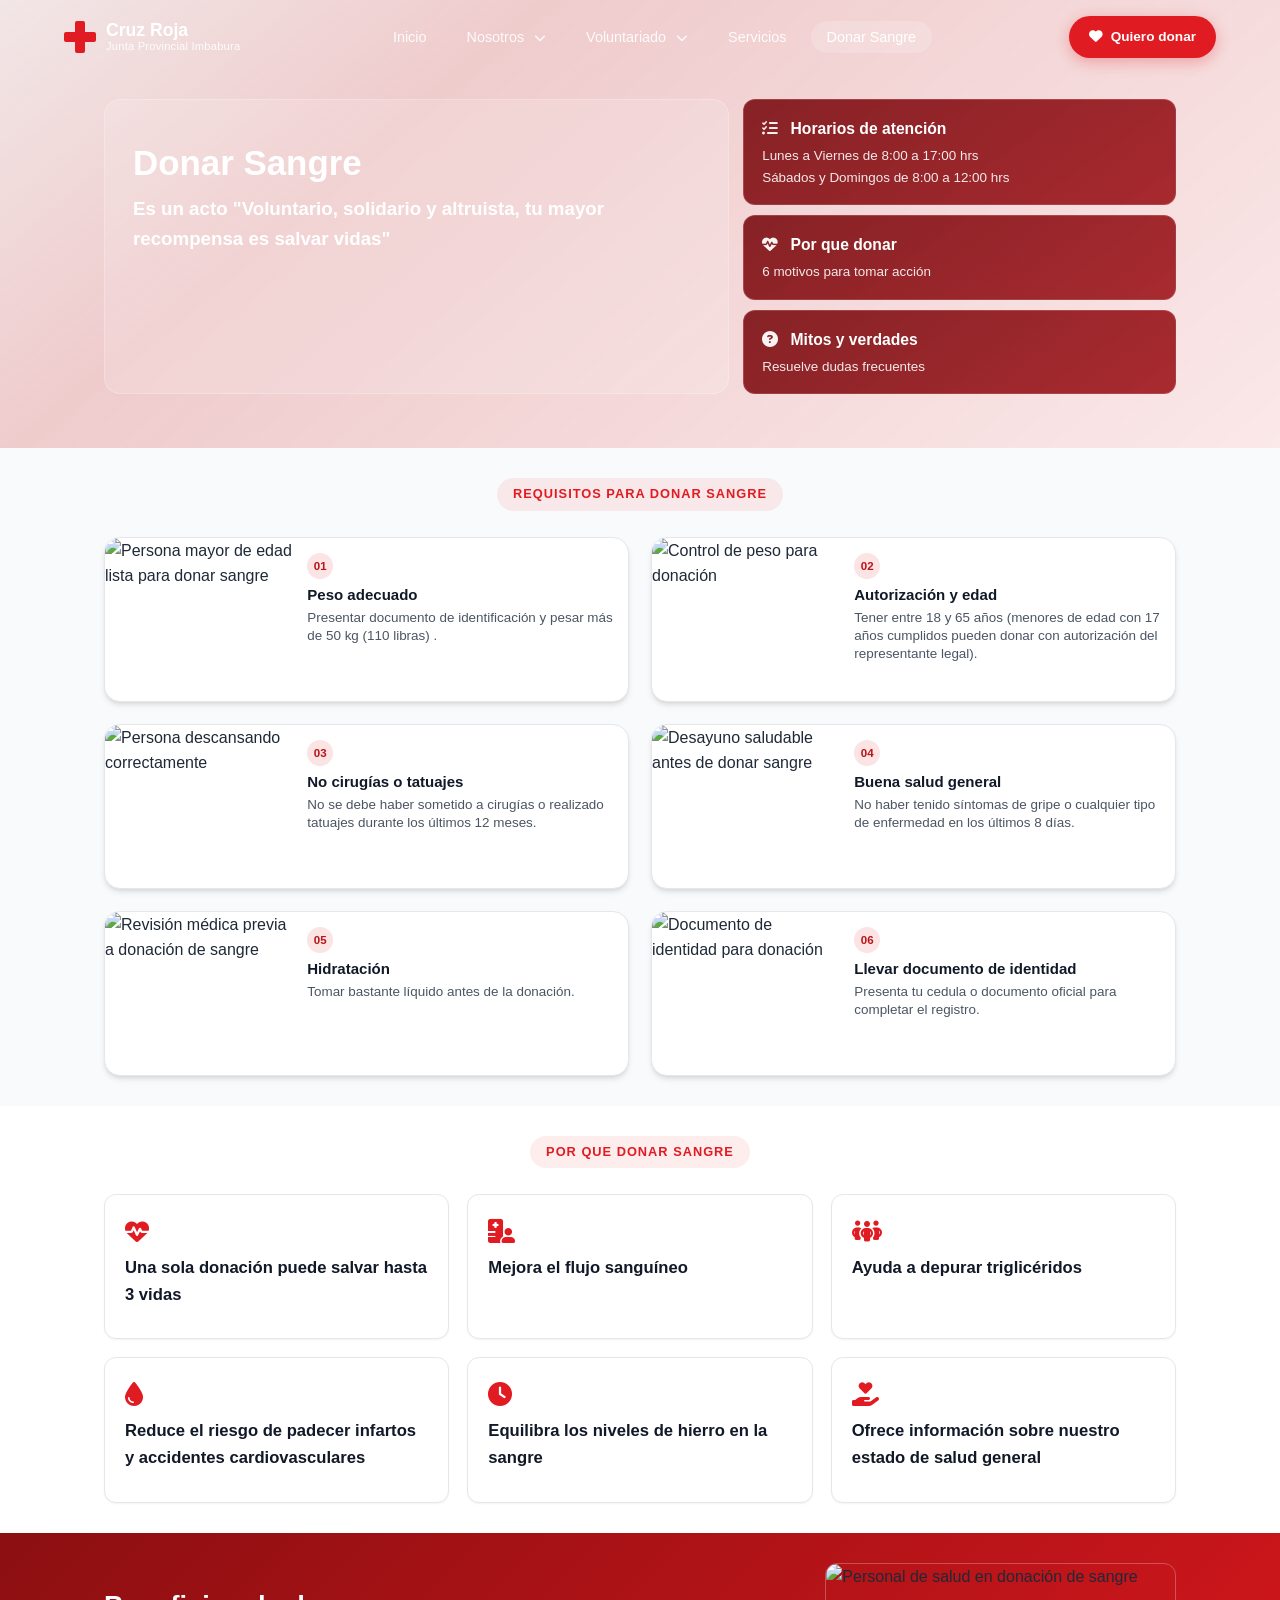
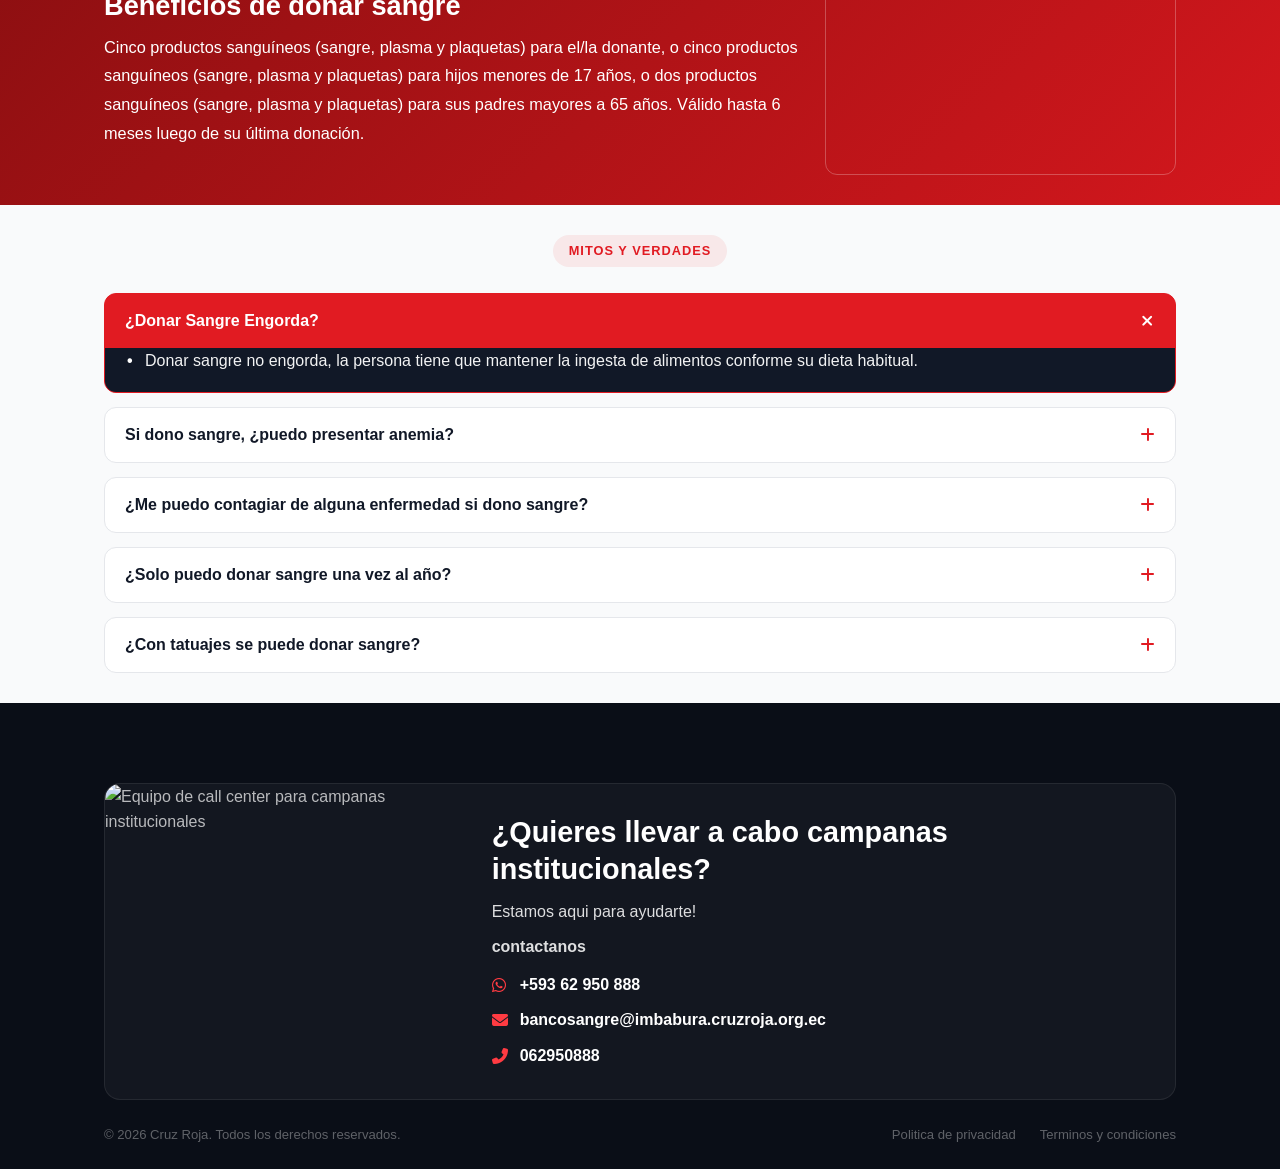
==== commit 3c46dfbe: "Add files via upload" ====
--- a/donar-sangre.html
+++ b/donar-sangre.html
@@ -4,7 +4,7 @@
 <head>
     <meta charset="UTF-8">
     <meta name="viewport" content="width=device-width, initial-scale=1.0">
-    <meta name="description" content="Informacion sobre donacion de sangre: requisitos, motivos, beneficios y preguntas frecuentes.">
+    <meta name="description" content="Información sobre donación de sangre: requisitos, motivos, beneficios y preguntas frecuentes.">
     <title>Donar Sangre | Cruz Roja Imbabura</title>
     <link rel="stylesheet" href="styles.css">
     <link rel="stylesheet" href="https://cdnjs.cloudflare.com/ajax/libs/font-awesome/6.5.1/css/all.min.css">
@@ -91,7 +91,7 @@
                     </a>
                     <a href="#porque-donar" class="health-cdc-mini">
                         <h3><i class="fas fa-heart-pulse"></i> Por que donar</h3>
-                        <p>6 motivos para tomar accion</p>
+                        <p>6 motivos para tomar acción</p>
                     </a>
                     <a href="#mitos-verdades" class="health-cdc-mini">
                         <h3><i class="fas fa-circle-question"></i> Mitos y verdades</h3>
@@ -117,7 +117,7 @@
                     </div>
                 </article>
                 <article class="blood-card blood-requirement-card">
-                    <img src="https://images.unsplash.com/photo-1530026186672-2cd00ffc50fe?auto=format&fit=crop&w=1200&q=80" alt="Control de peso para donacion">
+                    <img src="https://images.unsplash.com/photo-1530026186672-2cd00ffc50fe?auto=format&fit=crop&w=1200&q=80" alt="Control de peso para donación">
                     <div class="blood-card-content">
                         <span class="blood-card-step">02</span>
                         <h3>Autorización y edad</h3>
@@ -141,7 +141,7 @@
                     </div>
                 </article>
                 <article class="blood-card blood-requirement-card">
-                    <img src="https://images.unsplash.com/photo-1666214280557-f1b5022eb634?auto=format&fit=crop&w=1200&q=80" alt="Revision medica previa a donacion de sangre">
+                    <img src="https://images.unsplash.com/photo-1666214280557-f1b5022eb634?auto=format&fit=crop&w=1200&q=80" alt="Revisión médica previa a donación de sangre">
                     <div class="blood-card-content">
                         <span class="blood-card-step">05</span>
                         <h3>Hidratación</h3>
@@ -149,7 +149,7 @@
                     </div>
                 </article>
                 <article class="blood-card blood-requirement-card">
-                    <img src="https://images.unsplash.com/photo-1582750433449-648ed127bb54?auto=format&fit=crop&w=1200&q=80" alt="Documento de identidad para donacion">
+                    <img src="https://images.unsplash.com/photo-1582750433449-648ed127bb54?auto=format&fit=crop&w=1200&q=80" alt="Documento de identidad para donación">
                     <div class="blood-card-content">
                         <span class="blood-card-step">06</span>
                         <h3>Llevar documento de identidad</h3>
@@ -200,10 +200,10 @@
             <div class="blood-benefits-layout">
                 <div class="blood-benefits-text">
                     <h3>Beneficios de donar sangre</h3>
-                    <p>Cinco productos sanguineos (sangre, plasma y plaquetas) para el/la donante, o cinco productos sanguineos (sangre, plasma y plaquetas) para hijos menores de 17 anos, o dos productos sanguineos (sangre, plasma y plaquetas) para sus padres mayores a 65 anos. Valido hasta 6 meses luego de su ultima donacion.</p>
+                    <p>Cinco productos sanguíneos (sangre, plasma y plaquetas) para el/la donante, o cinco productos sanguíneos (sangre, plasma y plaquetas) para hijos menores de 17 años, o dos productos sanguíneos (sangre, plasma y plaquetas) para sus padres mayores a 65 años. Válido hasta 6 meses luego de su última donación.</p>
                 </div>
                 <div class="blood-benefits-image">
-                    <img src="https://images.unsplash.com/photo-1615461066841-6116e61058f4?auto=format&fit=crop&w=1200&q=80" alt="Personal de salud en donacion de sangre">
+                    <img src="https://images.unsplash.com/photo-1615461066841-6116e61058f4?auto=format&fit=crop&w=1200&q=80" alt="Personal de salud en donación de sangre">
                 </div>
             </div>
         </div>
--- a/styles.css
+++ b/styles.css
@@ -429,11 +429,24 @@
     box-shadow: var(--shadow-red);
 }
 
-.btn-primary:hover {
-    background: var(--red-dark);
-    transform: translateY(-2px);
-    box-shadow: 0 14px 44px -10px rgba(225, 27, 34, 0.5);
-}
+.btn-primary:hover {
+    background: var(--red-dark);
+    transform: translateY(-2px);
+    box-shadow: 0 14px 44px -10px rgba(225, 27, 34, 0.5);
+}
+
+.volunteer-programs-btn {
+    background: var(--white);
+    color: var(--red-primary);
+    border: 2px solid var(--red-primary);
+    box-shadow: none;
+}
+
+.volunteer-programs-btn:hover {
+    background: var(--red-primary);
+    color: var(--white);
+    border-color: var(--red-primary);
+}
 
 .btn-outline {
     background: transparent;
@@ -502,19 +515,39 @@
     padding-top: 20px;
 }
 
-.hero-bg {
-    position: absolute;
-    inset: 0;
-    background: linear-gradient(135deg, var(--gray-950) 0%, #1a0507 40%, var(--red-darker) 100%);
-}
-
-.hero-gradient {
-    position: absolute;
-    inset: 0;
-    background:
-        radial-gradient(ellipse 80% 50% at 50% 50%, rgba(225, 27, 34, 0.15) 0%, transparent 70%),
-        radial-gradient(ellipse 40% 40% at 80% 20%, rgba(225, 27, 34, 0.1) 0%, transparent 60%);
-}
+.hero-bg {
+    position: absolute;
+    inset: 0;
+    background: #140304;
+}
+
+.hero-carousel {
+    position: absolute;
+    inset: 0;
+}
+
+.hero-slide {
+    position: absolute;
+    inset: 0;
+    background-size: cover;
+    background-position: center;
+    opacity: 0;
+    transform: scale(1.04);
+    transition: opacity 1.1s ease, transform 6s ease;
+}
+
+.hero-slide.is-active {
+    opacity: 1;
+    transform: scale(1);
+}
+
+.hero-gradient {
+    position: absolute;
+    inset: 0;
+    background:
+        linear-gradient(90deg, rgba(13, 5, 6, 0.54) 0%, rgba(13, 5, 6, 0.34) 45%, rgba(13, 5, 6, 0.54) 100%),
+        radial-gradient(ellipse 80% 50% at 50% 50%, rgba(225, 27, 34, 0.12) 0%, transparent 70%);
+}
 
 .hero-particles {
     position: absolute;
@@ -577,15 +610,60 @@
     font-size: 0.9rem;
 }
 
-.hero-title {
-    font-family: var(--font-display);
-    font-size: clamp(2.8rem, 6vw, 4rem);
-    font-weight: 800;
-    color: var(--white);
-    line-height: 1.1;
-    margin-bottom: 10px;
-    animation: fade-in-up 0.8s ease 0.15s both;
-}
+.hero-title {
+    display: inline-flex;
+    flex-direction: column;
+    align-items: center;
+    justify-content: center;
+    max-width: 100%;
+    font-family: var(--font-display);
+    font-size: clamp(1.6rem, 5.2vw, 4rem);
+    font-weight: 800;
+    color: var(--white);
+    line-height: 1.22;
+    margin-bottom: 8px;
+    letter-spacing: 0.01em;
+    text-shadow: 0 12px 30px rgba(0, 0, 0, 0.6);
+    background: rgba(14, 7, 8, 0.3);
+    border: 1px solid rgba(255, 255, 255, 0.2);
+    backdrop-filter: blur(3px);
+    -webkit-backdrop-filter: blur(3px);
+    border-radius: 999px;
+    padding: 14px 30px 16px;
+    box-shadow: 0 14px 36px rgba(0, 0, 0, 0.32);
+    animation: fade-in-up 0.8s ease 0.15s both;
+}
+
+.hero-title-main {
+    color: #ffffff;
+    text-shadow: 0 6px 16px rgba(0, 0, 0, 0.42);
+    font-size: clamp(1.45rem, 4.2vw, 3.3rem);
+    font-weight: 900;
+    line-height: 1.1;
+    letter-spacing: 0.015em;
+}
+
+.hero-title-sub {
+    display: inline-flex;
+    gap: 8px;
+    align-items: center;
+    justify-content: center;
+    margin-top: 8px;
+    font-family: var(--font-primary);
+    font-size: clamp(0.78rem, 1.7vw, 1.15rem);
+    font-weight: 700;
+    letter-spacing: 0.08em;
+    text-transform: uppercase;
+    text-shadow: 0 6px 16px rgba(0, 0, 0, 0.42);
+}
+
+.hero-word-red {
+    color: #d40f1d;
+}
+
+.hero-word-white {
+    color: #ffffff;
+}
 
 .highlight {
     color: var(--red-light);
@@ -1048,11 +1126,52 @@
 }
 
 /* ===== HUMANITARIAN DIVIDER ===== */
-.humanitarian-divider {
-    padding: 10px 0;
-    border-top: 1px solid rgba(225, 27, 34, 0.2);
-    border-bottom: 1px solid rgba(225, 27, 34, 0.2);
-}
+.humanitarian-divider {
+    position: relative;
+    overflow: hidden;
+    padding: 10px 0;
+    border: none;
+    background: linear-gradient(90deg, #b20c17 0%, #d5001c 50%, #b20c17 100%);
+    box-shadow: inset 0 1px 0 rgba(255, 255, 255, 0.22), inset 0 -1px 0 rgba(255, 255, 255, 0.22);
+}
+
+.humanitarian-divider .section-header {
+    margin-bottom: 0;
+}
+
+.humanitarian-divider .section-title {
+    margin: 0;
+    font-size: clamp(1.1rem, 2.2vw, 1.7rem);
+    font-weight: 800;
+    letter-spacing: 0.015em;
+    color: #ffffff;
+    text-shadow: 0 4px 12px rgba(0, 0, 0, 0.28);
+}
+
+.humanitarian-divider .section-title .highlight {
+    color: #ffffff;
+    text-decoration: underline;
+    text-decoration-color: rgba(255, 255, 255, 0.55);
+    text-underline-offset: 5px;
+}
+
+.humanitarian-divider .section-header[data-animate].animated .section-title {
+    animation: humanitarian-title-enter 0.8s cubic-bezier(0.16, 1, 0.3, 1);
+}
+
+@keyframes humanitarian-title-enter {
+    0% {
+        opacity: 0;
+        transform: translateY(12px) scale(0.98);
+        letter-spacing: 0.06em;
+    }
+
+    100% {
+        opacity: 1;
+        transform: translateY(0);
+        letter-spacing: 0.015em;
+    }
+}
 
 .humanitarian-header {
     max-width: 860px;
@@ -2083,9 +2202,33 @@
     background: var(--gray-50);
 }
 
-.volunteer-section-alt {
-    background: var(--white);
-}
+.volunteer-section-alt {
+    background: var(--white);
+}
+
+.elections-actions {
+    margin-top: 2rem;
+    display: flex;
+    flex-wrap: wrap;
+    justify-content: center;
+    gap: 12px;
+}
+
+.elections-actions .btn-primary {
+    background: #1f4e79;
+    box-shadow: 0 10px 30px -10px rgba(31, 78, 121, 0.55);
+}
+
+.elections-actions .btn-primary:hover {
+    background: #163a5a;
+    box-shadow: 0 14px 40px -10px rgba(22, 58, 90, 0.6);
+}
+
+.elections-proclamation-header {
+    margin-top: 22px;
+    padding-top: 18px;
+    border-top: 2px solid rgba(31, 78, 121, 0.35);
+}
 
 .volunteer-intro {
     max-width: 980px;
@@ -3252,9 +3395,9 @@
         min-height: 620px;
     }
 
-    .humanitarian-divider {
-        padding: 20px 0;
-    }
+    .humanitarian-divider {
+        padding: 8px 0;
+    }
 
     .volunteer-cta-stats {
         grid-template-columns: 1fr;
@@ -3534,11 +3677,25 @@
     }
 }
 
-@media (max-width: 480px) {
-    .hero-stats {
-        flex-direction: column;
-        gap: 16px;
-    }
+@media (max-width: 480px) {
+    .hero-title {
+        padding: 9px 16px 11px;
+        font-size: clamp(1.22rem, 5.2vw, 1.65rem);
+    }
+
+    .hero-title-main {
+        font-size: clamp(1.16rem, 5.4vw, 1.58rem);
+    }
+
+    .hero-title-sub {
+        font-size: clamp(0.66rem, 2.8vw, 0.82rem);
+        letter-spacing: 0.06em;
+    }
+
+    .hero-stats {
+        flex-direction: column;
+        gap: 16px;
+    }
 
     .volunteer-form,
     .contact-form {
